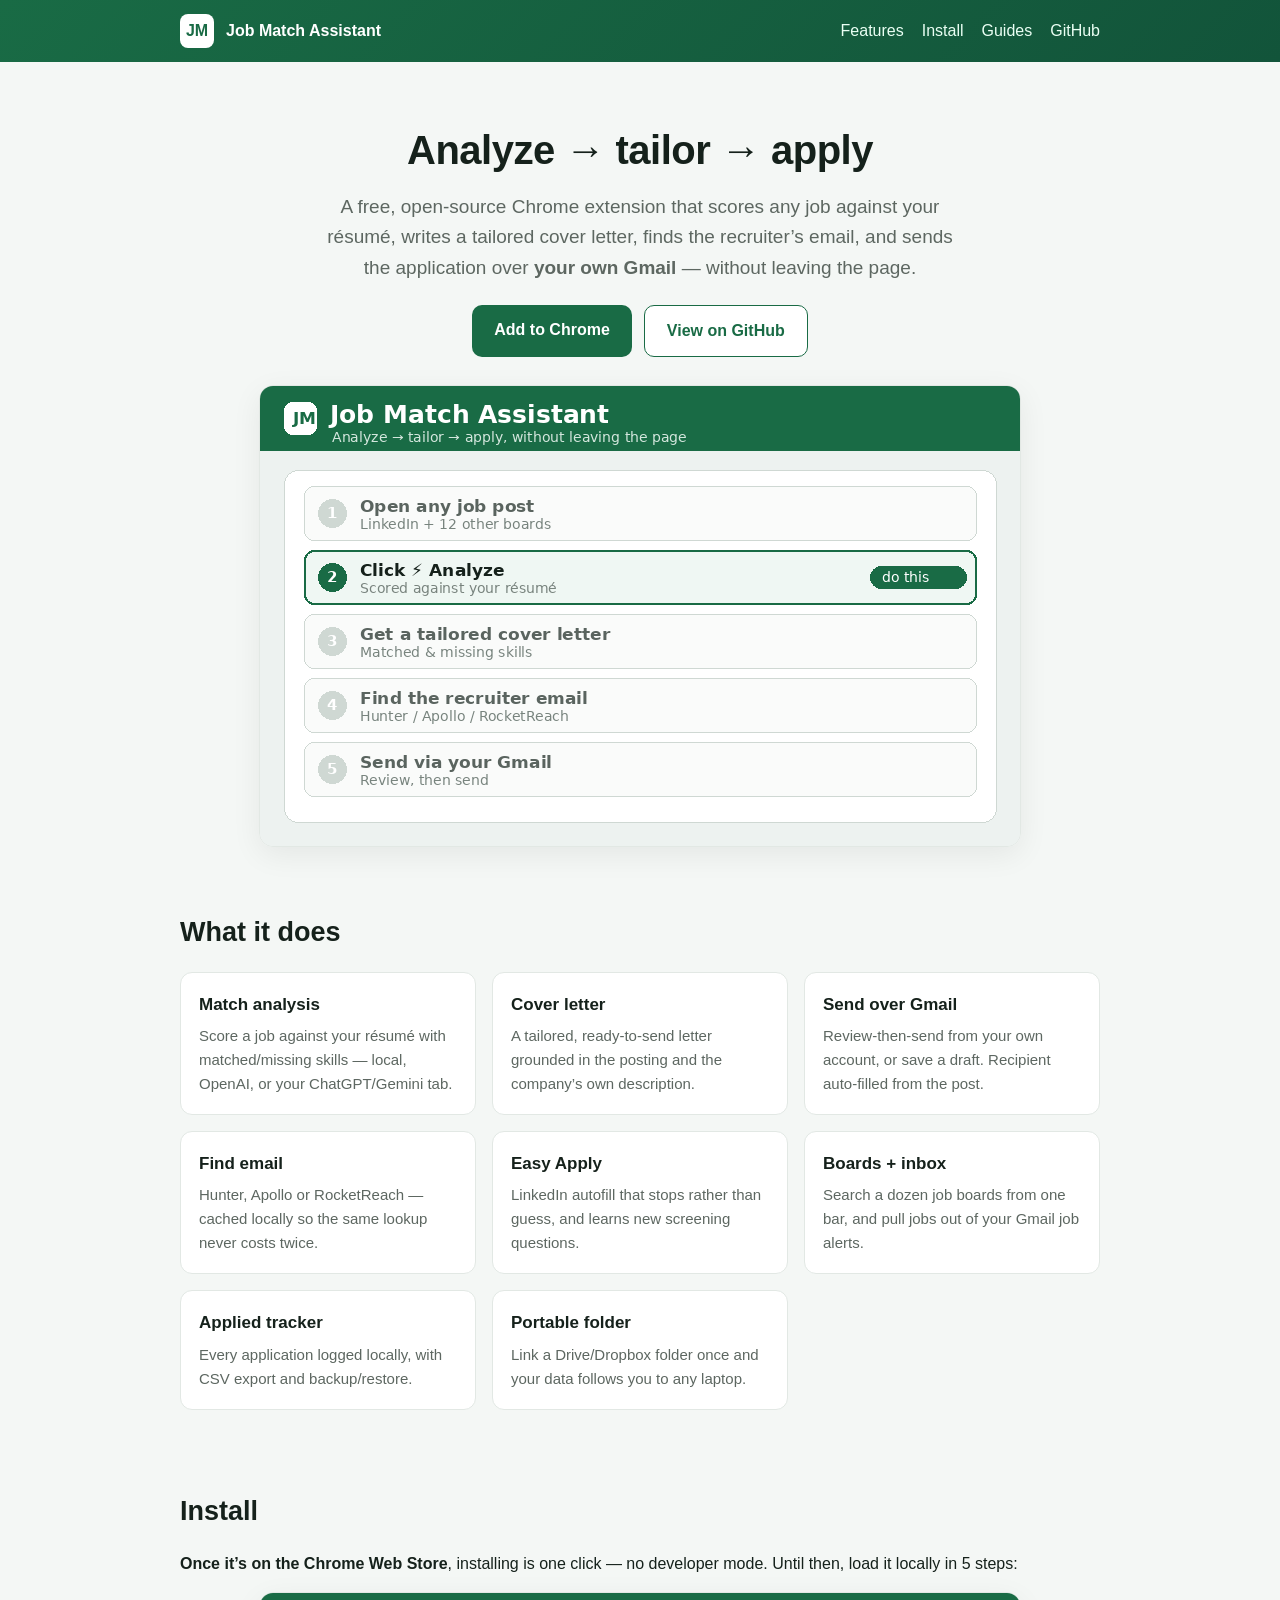
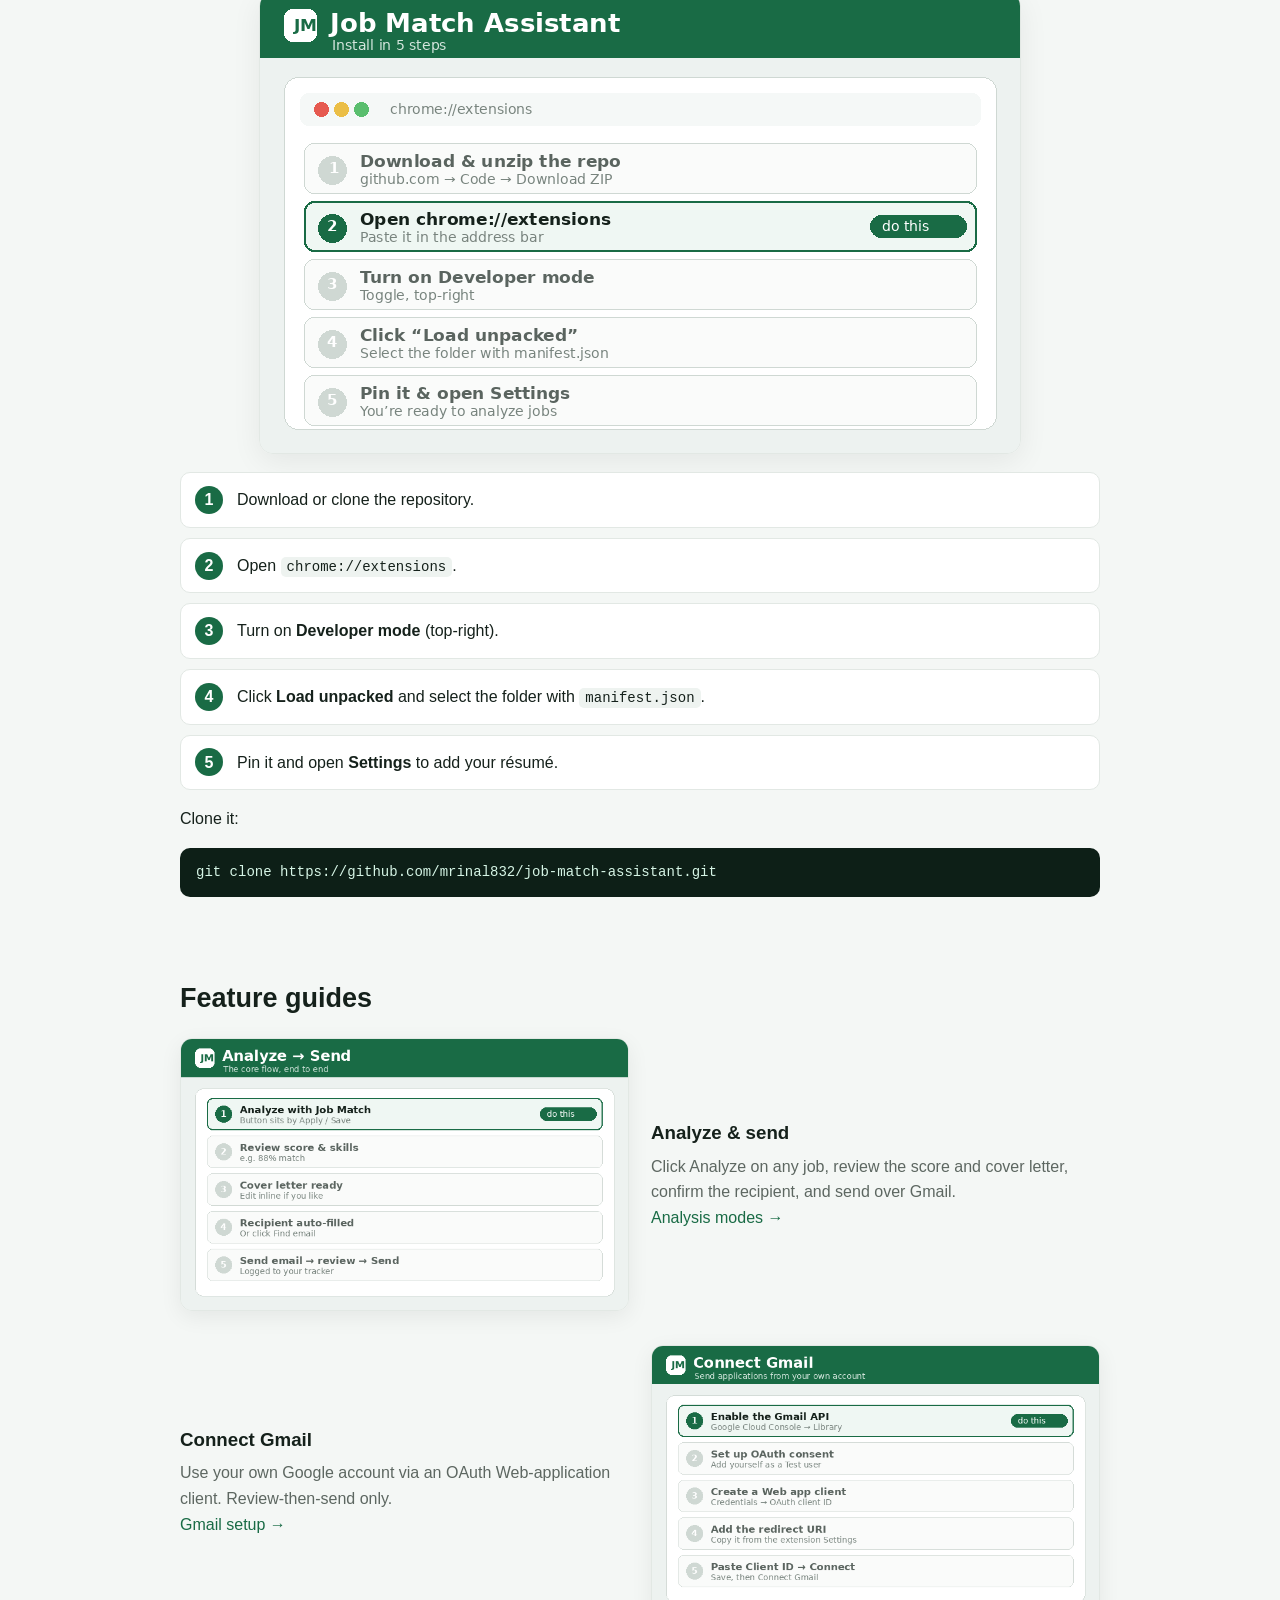
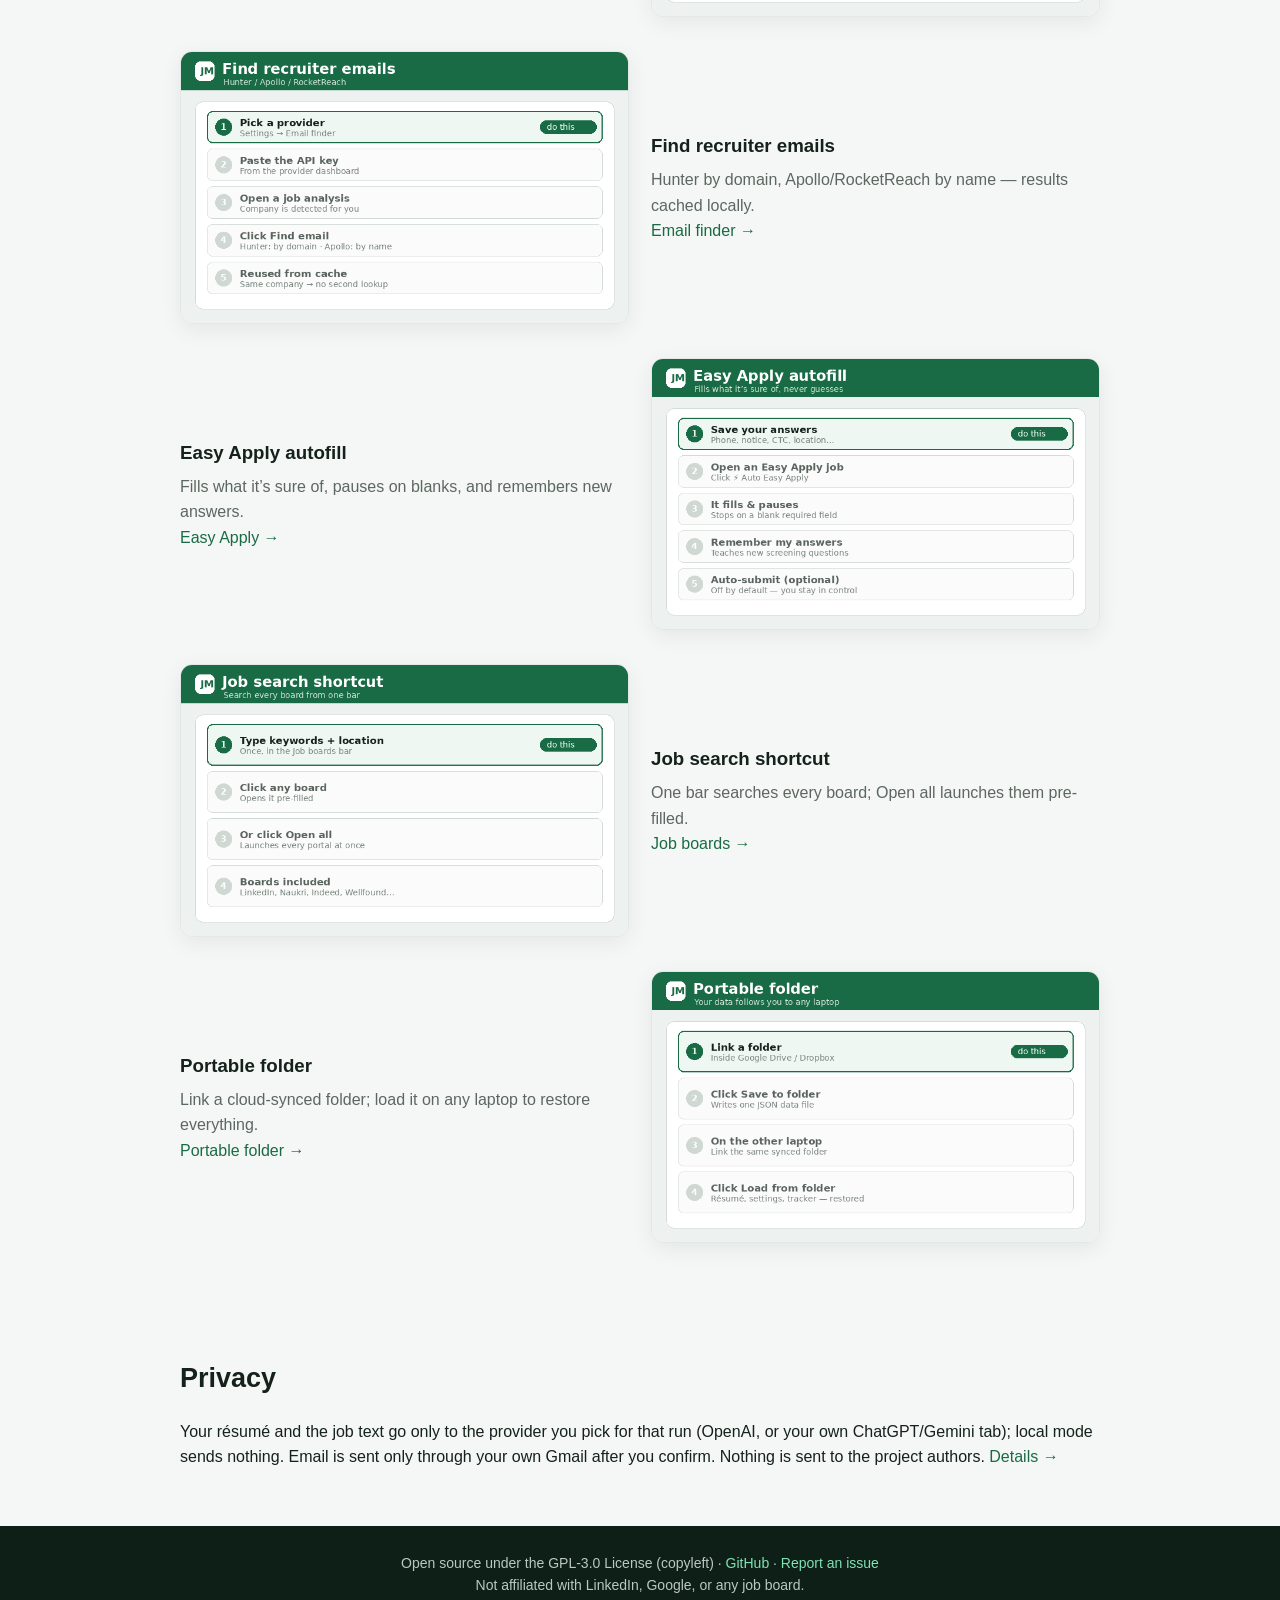
==== index.html @ 057c7c8c "Job Match Assistant v1.44.0 — open-source release" ====
<!doctype html>
<html lang="en">
<head>
<meta charset="utf-8">
<meta name="viewport" content="width=device-width, initial-scale=1">
<title>Job Match Assistant — analyze, tailor, apply</title>
<meta name="description" content="A free, open-source Chrome extension that scores jobs against your resume, writes a cover letter, finds the recruiter email, and sends the application over your own Gmail.">
<style>
  :root{--g:#196b45;--g2:#12543a;--dark:#15211b;--grey:#5d6761;--line:#e2e8e4;--bg:#f4f7f5;--card:#fff}
  *{box-sizing:border-box}
  html{scroll-behavior:smooth}
  body{margin:0;font:16px/1.6 -apple-system,BlinkMacSystemFont,"Segoe UI",Roboto,Helvetica,Arial,sans-serif;color:var(--dark);background:var(--bg)}
  a{color:var(--g);text-decoration:none}
  a:hover{text-decoration:underline}
  .wrap{max-width:960px;margin:0 auto;padding:0 20px}
  header.site{background:linear-gradient(135deg,var(--g),var(--g2));color:#fff;padding:14px 0;position:sticky;top:0;z-index:10}
  header.site .wrap{display:flex;align-items:center;gap:12px}
  .logo{width:34px;height:34px;border-radius:8px;background:#fff;color:var(--g);font-weight:800;display:flex;align-items:center;justify-content:center}
  header.site nav{margin-left:auto;display:flex;gap:18px;flex-wrap:wrap}
  header.site nav a{color:#eafff4}
  .hero{text-align:center;padding:56px 0 24px}
  .hero h1{font-size:40px;margin:0 0 10px;letter-spacing:-.5px}
  .hero p.lead{font-size:19px;color:var(--grey);max-width:640px;margin:0 auto 22px}
  .btns{display:flex;gap:12px;justify-content:center;flex-wrap:wrap;margin-bottom:28px}
  .btn{display:inline-block;padding:12px 22px;border-radius:10px;font-weight:600}
  .btn.primary{background:var(--g);color:#fff}
  .btn.ghost{background:#fff;color:var(--g);border:1.5px solid var(--g)}
  .shot{display:block;max-width:100%;border:1px solid var(--line);border-radius:14px;box-shadow:0 8px 30px #0001;margin:0 auto}
  section{padding:40px 0}
  h2{font-size:27px;margin:0 0 18px}
  .grid{display:grid;grid-template-columns:repeat(auto-fit,minmax(240px,1fr));gap:16px}
  .feat{background:var(--card);border:1px solid var(--line);border-radius:12px;padding:18px}
  .feat h3{margin:0 0 6px;font-size:17px}
  .feat p{margin:0;color:var(--grey);font-size:15px}
  .steps{counter-reset:s;list-style:none;padding:0;margin:0}
  .steps li{position:relative;background:var(--card);border:1px solid var(--line);border-radius:10px;padding:14px 14px 14px 56px;margin-bottom:10px}
  .steps li::before{counter-increment:s;content:counter(s);position:absolute;left:14px;top:50%;transform:translateY(-50%);width:28px;height:28px;border-radius:50%;background:var(--g);color:#fff;font-weight:700;display:flex;align-items:center;justify-content:center}
  code{background:#eef3f0;padding:2px 6px;border-radius:5px;font-size:14px}
  .block{background:#0d1f17;color:#d6f5e6;padding:14px 16px;border-radius:10px;overflow:auto;font:14px/1.5 ui-monospace,SFMono-Regular,Menlo,monospace}
  .guide{display:grid;grid-template-columns:1fr 1fr;gap:22px;align-items:center;margin-bottom:34px}
  .guide:nth-child(even) .gtext{order:2}
  .guide img{width:100%;border:1px solid var(--line);border-radius:12px;box-shadow:0 6px 22px #0001}
  .guide h3{margin:0 0 6px}
  .guide p{color:var(--grey);margin:0}
  footer{background:#0d1f17;color:#b9c9c1;padding:26px 0;text-align:center;font-size:14px}
  footer a{color:#7fe3b4}
  @media(max-width:640px){.hero h1{font-size:30px}.guide{grid-template-columns:1fr}.guide:nth-child(even) .gtext{order:0}}
</style>
</head>
<body>
<header class="site"><div class="wrap">
  <span class="logo">JM</span><strong>Job Match Assistant</strong>
  <nav>
    <a href="#features">Features</a>
    <a href="#install">Install</a>
    <a href="#guides">Guides</a>
    <a href="https://github.com/mrinal832/job-match-assistant">GitHub</a>
  </nav>
</div></header>

<div class="wrap">
  <div class="hero">
    <h1>Analyze &rarr; tailor &rarr; apply</h1>
    <p class="lead">A free, open-source Chrome extension that scores any job against your r&eacute;sum&eacute;, writes a tailored cover letter, finds the recruiter&rsquo;s email, and sends the application over <strong>your own Gmail</strong> &mdash; without leaving the page.</p>
    <div class="btns">
      <a class="btn primary" href="#install">Add to Chrome</a>
      <a class="btn ghost" href="https://github.com/mrinal832/job-match-assistant">View on GitHub</a>
    </div>
    <img class="shot" src="assets/overview.gif" alt="Overview of Job Match Assistant">
  </div>

  <section id="features">
    <h2>What it does</h2>
    <div class="grid">
      <div class="feat"><h3>Match analysis</h3><p>Score a job against your r&eacute;sum&eacute; with matched/missing skills &mdash; local, OpenAI, or your ChatGPT/Gemini tab.</p></div>
      <div class="feat"><h3>Cover letter</h3><p>A tailored, ready-to-send letter grounded in the posting and the company&rsquo;s own description.</p></div>
      <div class="feat"><h3>Send over Gmail</h3><p>Review-then-send from your own account, or save a draft. Recipient auto-filled from the post.</p></div>
      <div class="feat"><h3>Find email</h3><p>Hunter, Apollo or RocketReach &mdash; cached locally so the same lookup never costs twice.</p></div>
      <div class="feat"><h3>Easy Apply</h3><p>LinkedIn autofill that stops rather than guess, and learns new screening questions.</p></div>
      <div class="feat"><h3>Boards + inbox</h3><p>Search a dozen job boards from one bar, and pull jobs out of your Gmail job alerts.</p></div>
      <div class="feat"><h3>Applied tracker</h3><p>Every application logged locally, with CSV export and backup/restore.</p></div>
      <div class="feat"><h3>Portable folder</h3><p>Link a Drive/Dropbox folder once and your data follows you to any laptop.</p></div>
    </div>
  </section>

  <section id="install">
    <h2>Install</h2>
    <p><strong>Once it&rsquo;s on the Chrome Web Store</strong>, installing is one click &mdash; no developer mode. Until then, load it locally in 5 steps:</p>
    <img class="shot" src="assets/setup.gif" alt="Install steps" style="margin-bottom:18px">
    <ol class="steps">
      <li>Download or clone the repository.</li>
      <li>Open <code>chrome://extensions</code>.</li>
      <li>Turn on <strong>Developer mode</strong> (top-right).</li>
      <li>Click <strong>Load unpacked</strong> and select the folder with <code>manifest.json</code>.</li>
      <li>Pin it and open <strong>Settings</strong> to add your r&eacute;sum&eacute;.</li>
    </ol>
    <p>Clone it:</p>
    <div class="block">git clone https://github.com/mrinal832/job-match-assistant.git</div>
  </section>

  <section id="guides">
    <h2>Feature guides</h2>

    <div class="guide"><div class="gtext"><h3>Analyze &amp; send</h3><p>Click Analyze on any job, review the score and cover letter, confirm the recipient, and send over Gmail.</p><p><a href="docs/ANALYSIS_MODES.md">Analysis modes &rarr;</a></p></div><img src="assets/analyze-send.gif" alt="Analyze then send"></div>

    <div class="guide"><div class="gtext"><h3>Connect Gmail</h3><p>Use your own Google account via an OAuth Web-application client. Review-then-send only.</p><p><a href="docs/GMAIL.md">Gmail setup &rarr;</a></p></div><img src="assets/gmail.gif" alt="Connect Gmail"></div>

    <div class="guide"><div class="gtext"><h3>Find recruiter emails</h3><p>Hunter by domain, Apollo/RocketReach by name &mdash; results cached locally.</p><p><a href="docs/EMAIL_FINDER.md">Email finder &rarr;</a></p></div><img src="assets/email-finder.gif" alt="Find emails"></div>

    <div class="guide"><div class="gtext"><h3>Easy Apply autofill</h3><p>Fills what it&rsquo;s sure of, pauses on blanks, and remembers new answers.</p><p><a href="docs/EASY_APPLY.md">Easy Apply &rarr;</a></p></div><img src="assets/easy-apply.gif" alt="Easy Apply"></div>

    <div class="guide"><div class="gtext"><h3>Job search shortcut</h3><p>One bar searches every board; Open all launches them pre-filled.</p><p><a href="docs/JOB_BOARDS.md">Job boards &rarr;</a></p></div><img src="assets/job-search.gif" alt="Job search"></div>

    <div class="guide"><div class="gtext"><h3>Portable folder</h3><p>Link a cloud-synced folder; load it on any laptop to restore everything.</p><p><a href="docs/FOLDER_SYNC.md">Portable folder &rarr;</a></p></div><img src="assets/folder-sync.gif" alt="Portable folder"></div>
  </section>

  <section>
    <h2>Privacy</h2>
    <p>Your r&eacute;sum&eacute; and the job text go only to the provider you pick for that run (OpenAI, or your own ChatGPT/Gemini tab); local mode sends nothing. Email is sent only through your own Gmail after you confirm. Nothing is sent to the project authors. <a href="https://github.com/mrinal832/job-match-assistant#privacy">Details &rarr;</a></p>
  </section>
</div>

<footer>
  <div class="wrap">
    Open source under the GPL‑3.0 License (copyleft) &middot;
    <a href="https://github.com/mrinal832/job-match-assistant">GitHub</a> &middot;
    <a href="https://github.com/mrinal832/job-match-assistant/issues">Report an issue</a>
    <br>Not affiliated with LinkedIn, Google, or any job board.
  </div>
</footer>
</body>
</html>
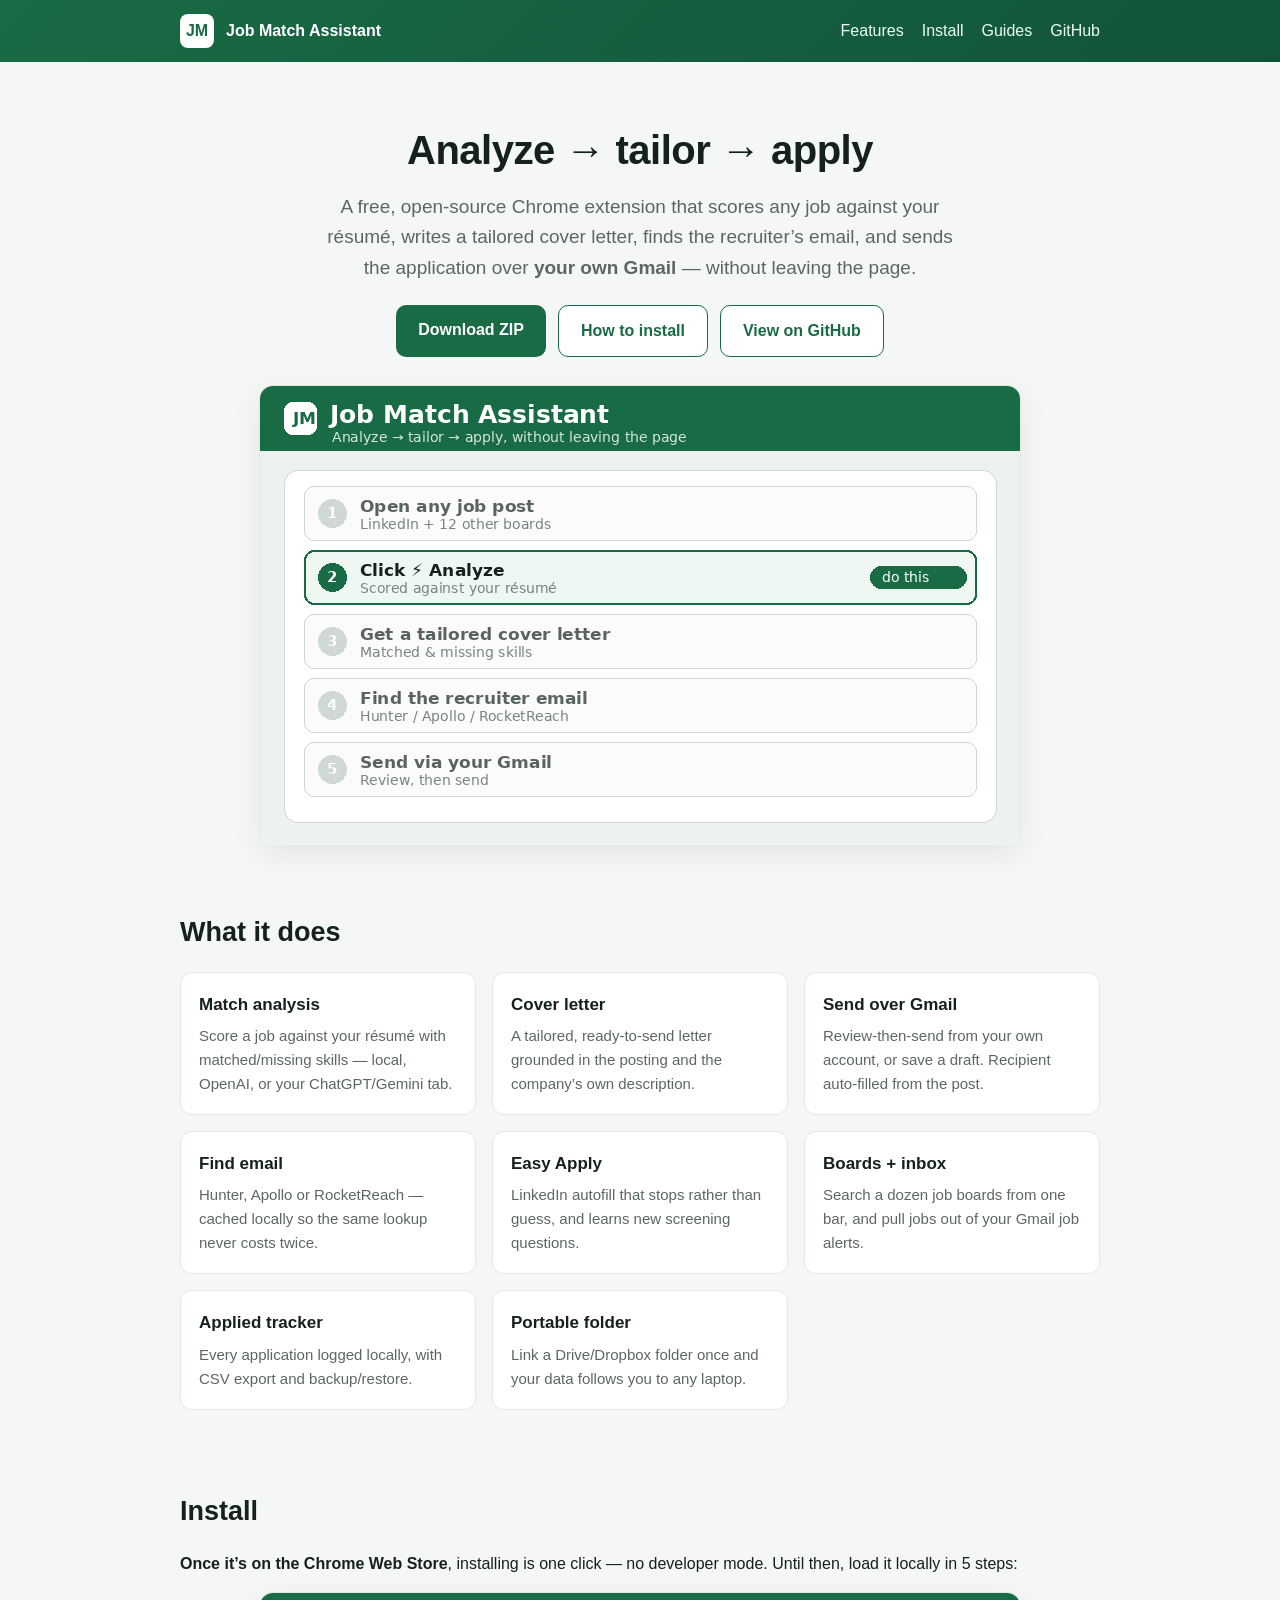
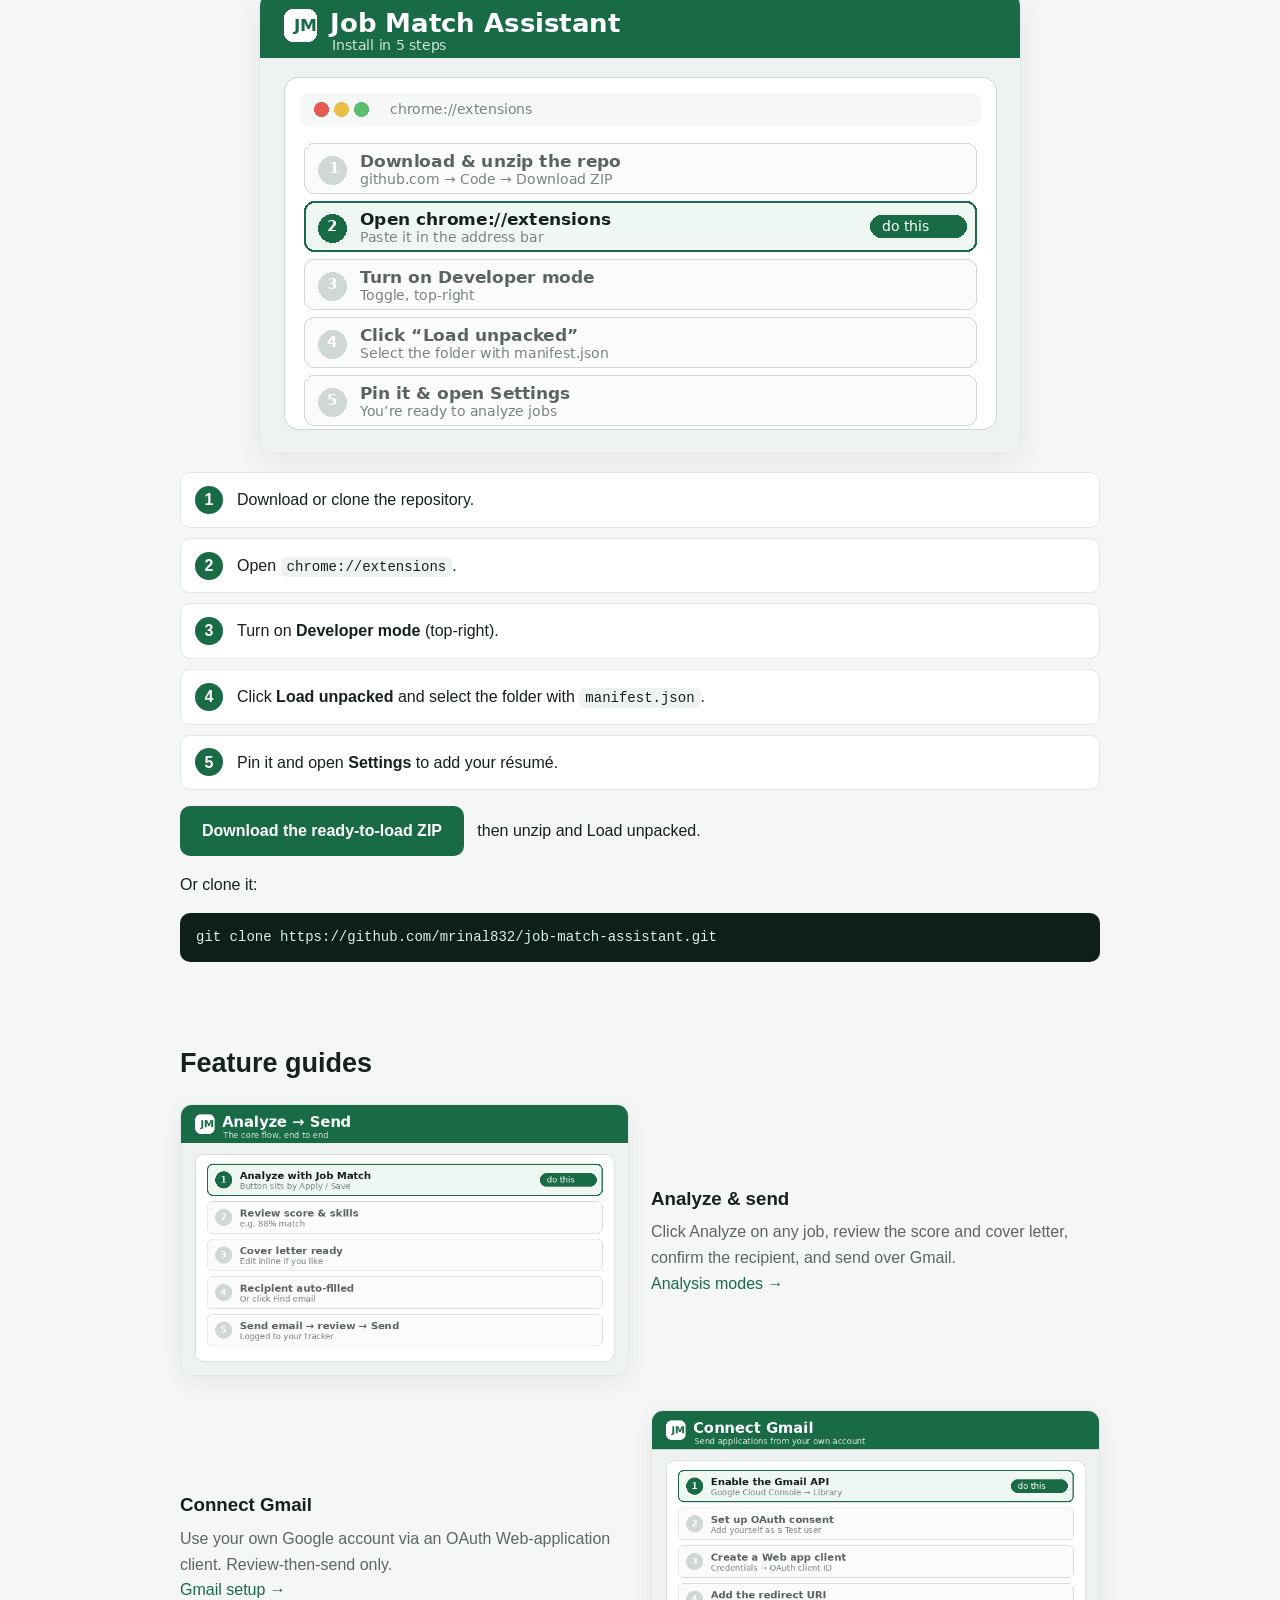
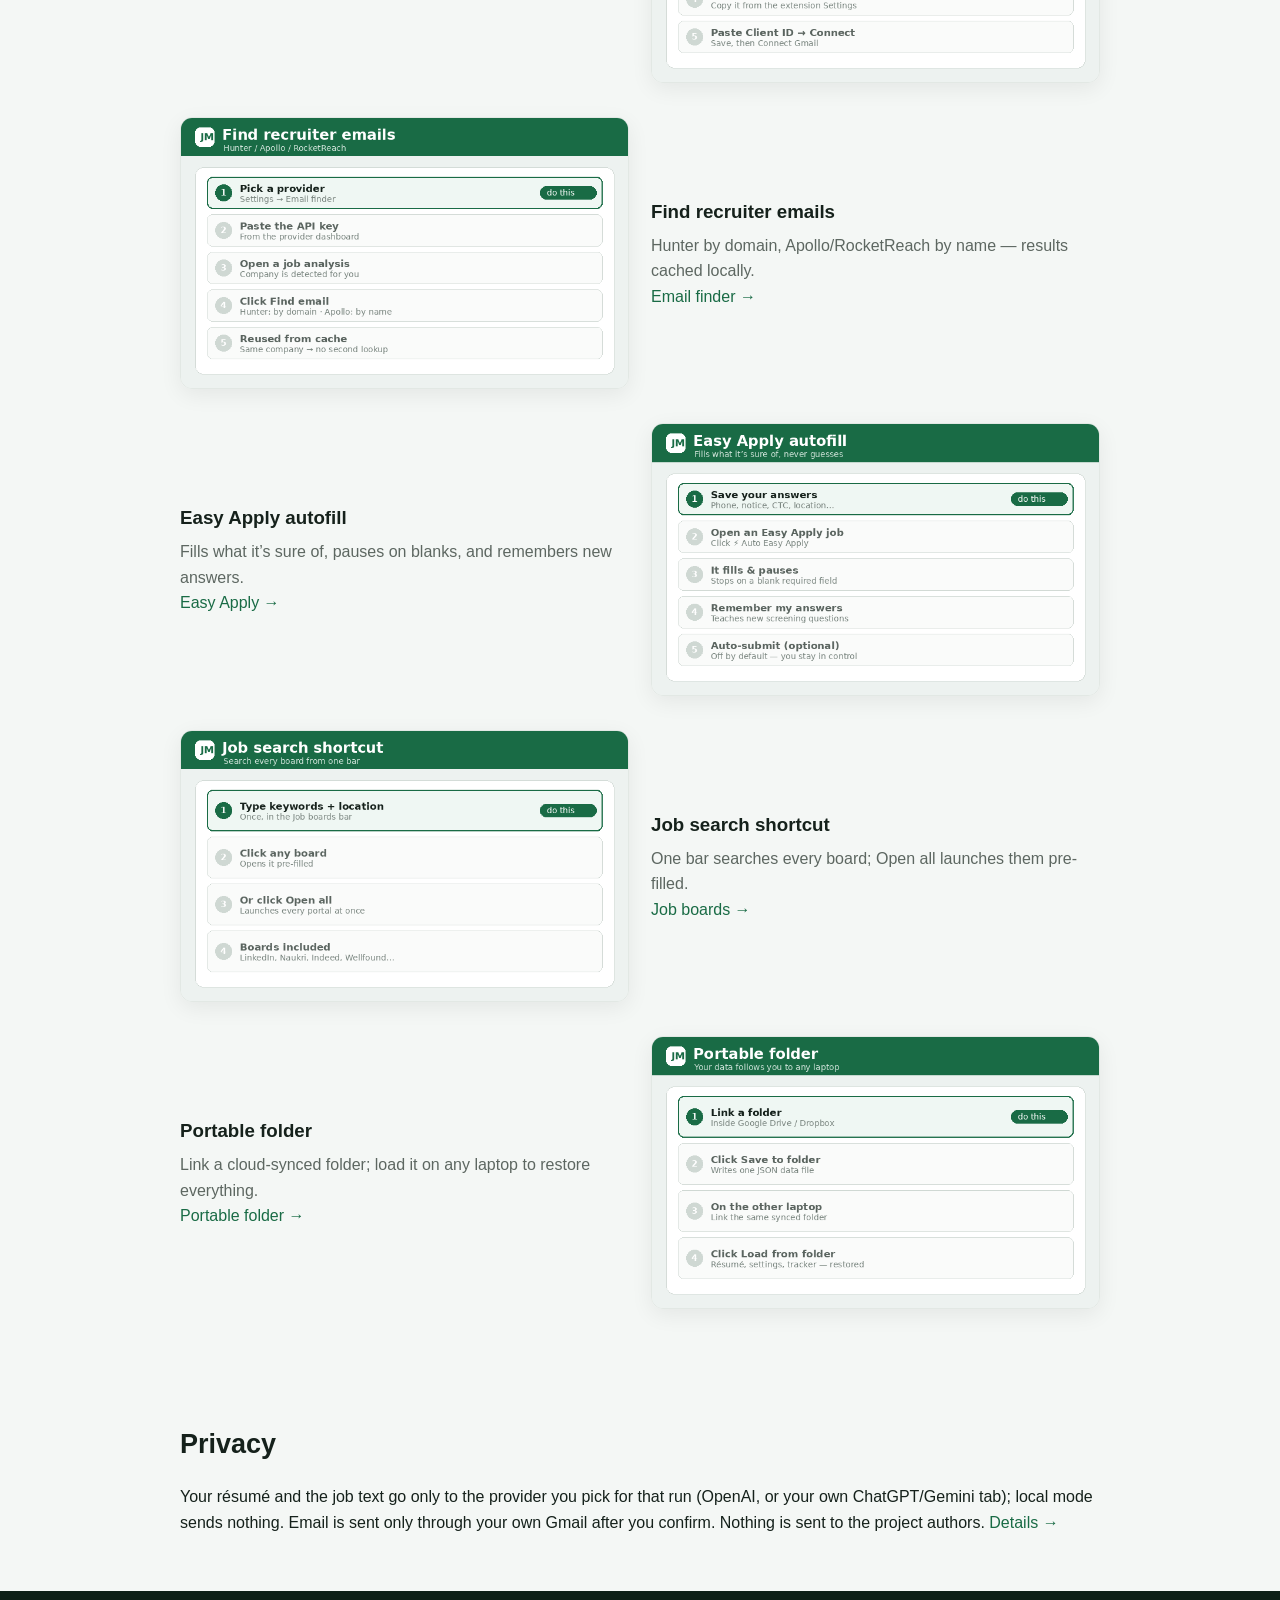
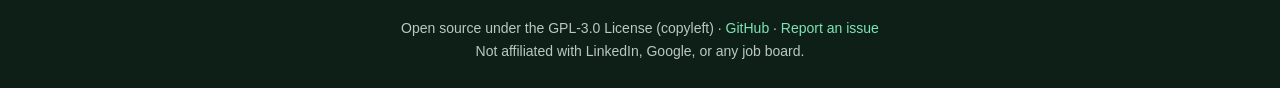
==== commit da2ff036: "chore: add downloadable extension ZIP + build script; link ZIP and Pages site" ====
--- a/index.html
+++ b/index.html
@@ -63,7 +63,8 @@
     <h1>Analyze &rarr; tailor &rarr; apply</h1>
     <p class="lead">A free, open-source Chrome extension that scores any job against your r&eacute;sum&eacute;, writes a tailored cover letter, finds the recruiter&rsquo;s email, and sends the application over <strong>your own Gmail</strong> &mdash; without leaving the page.</p>
     <div class="btns">
-      <a class="btn primary" href="#install">Add to Chrome</a>
+      <a class="btn primary" href="job-match-assistant.zip" download>Download ZIP</a>
+      <a class="btn ghost" href="#install">How to install</a>
       <a class="btn ghost" href="https://github.com/mrinal832/job-match-assistant">View on GitHub</a>
     </div>
     <img class="shot" src="assets/overview.gif" alt="Overview of Job Match Assistant">
@@ -94,7 +95,8 @@
       <li>Click <strong>Load unpacked</strong> and select the folder with <code>manifest.json</code>.</li>
       <li>Pin it and open <strong>Settings</strong> to add your r&eacute;sum&eacute;.</li>
     </ol>
-    <p>Clone it:</p>
+    <p><a class="btn primary" href="job-match-assistant.zip" download>Download the ready-to-load ZIP</a> &nbsp; then unzip and Load unpacked.</p>
+    <p>Or clone it:</p>
     <div class="block">git clone https://github.com/mrinal832/job-match-assistant.git</div>
   </section>
 
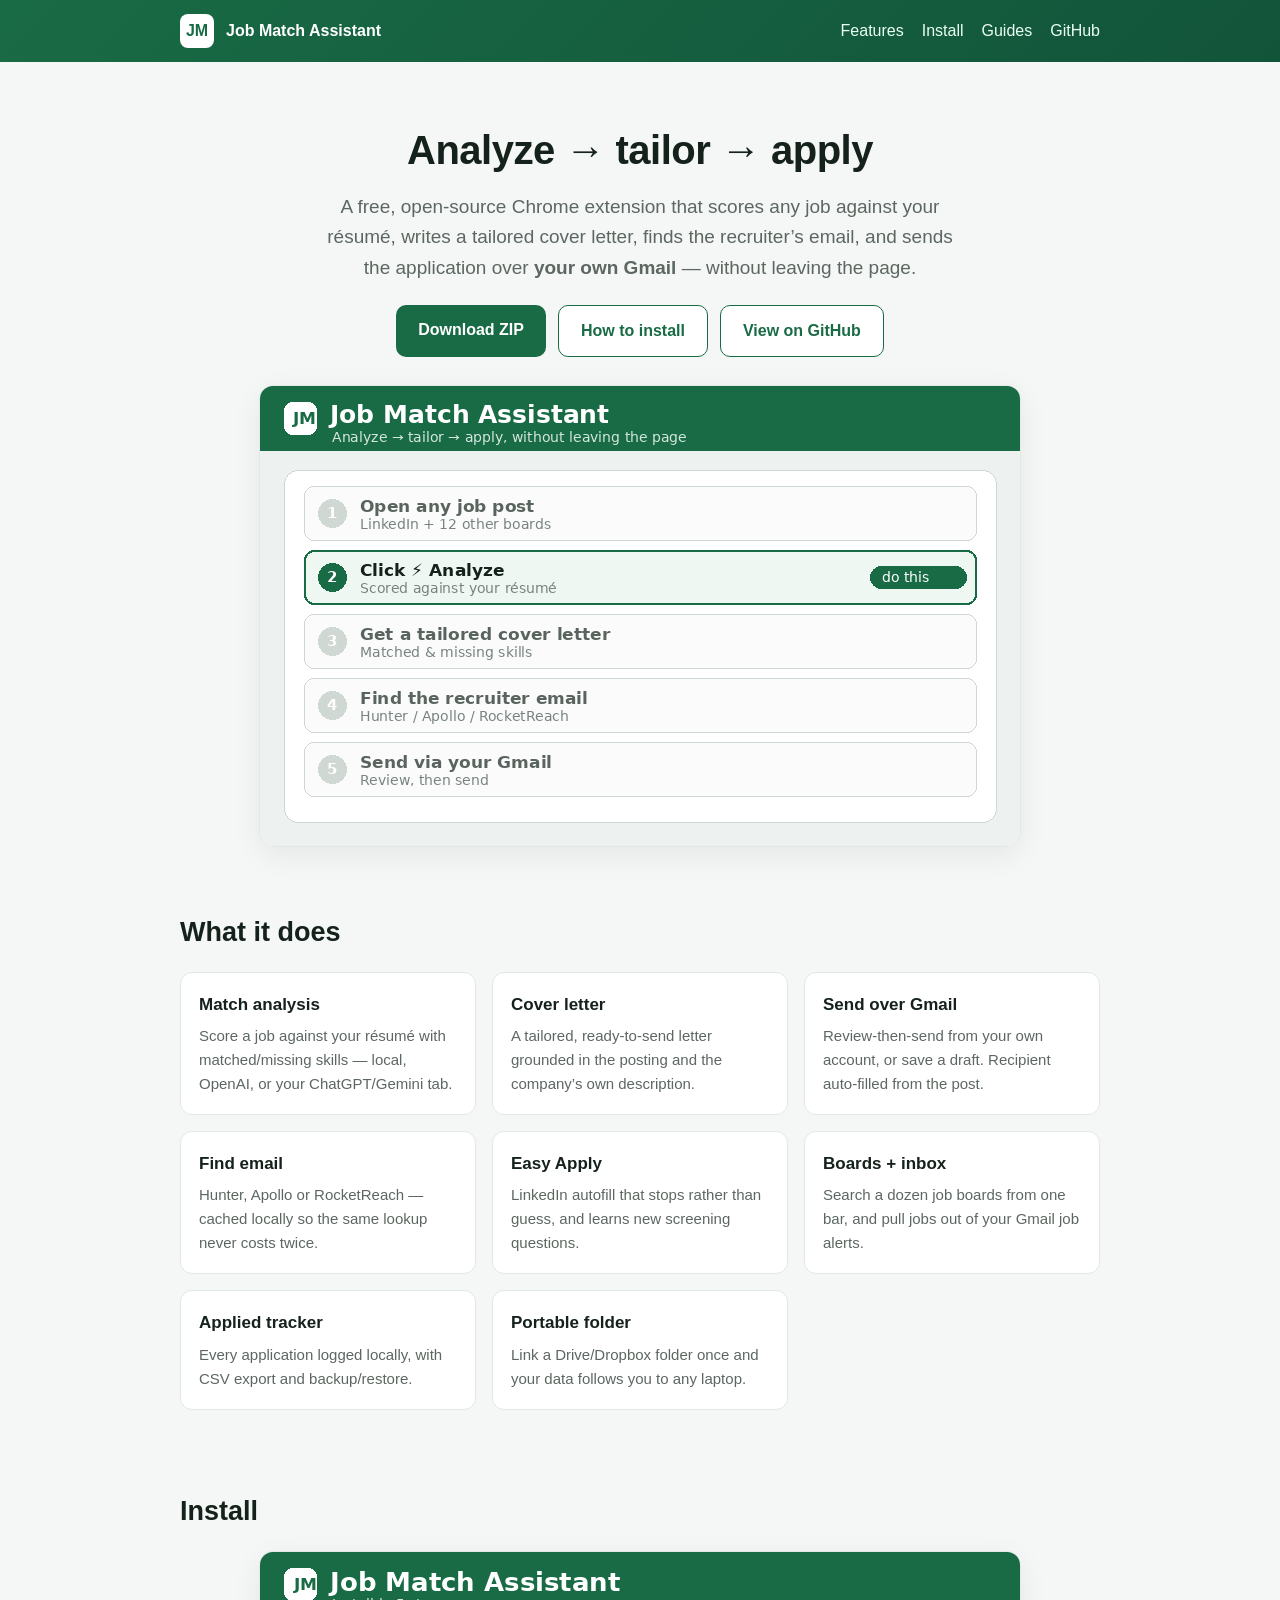
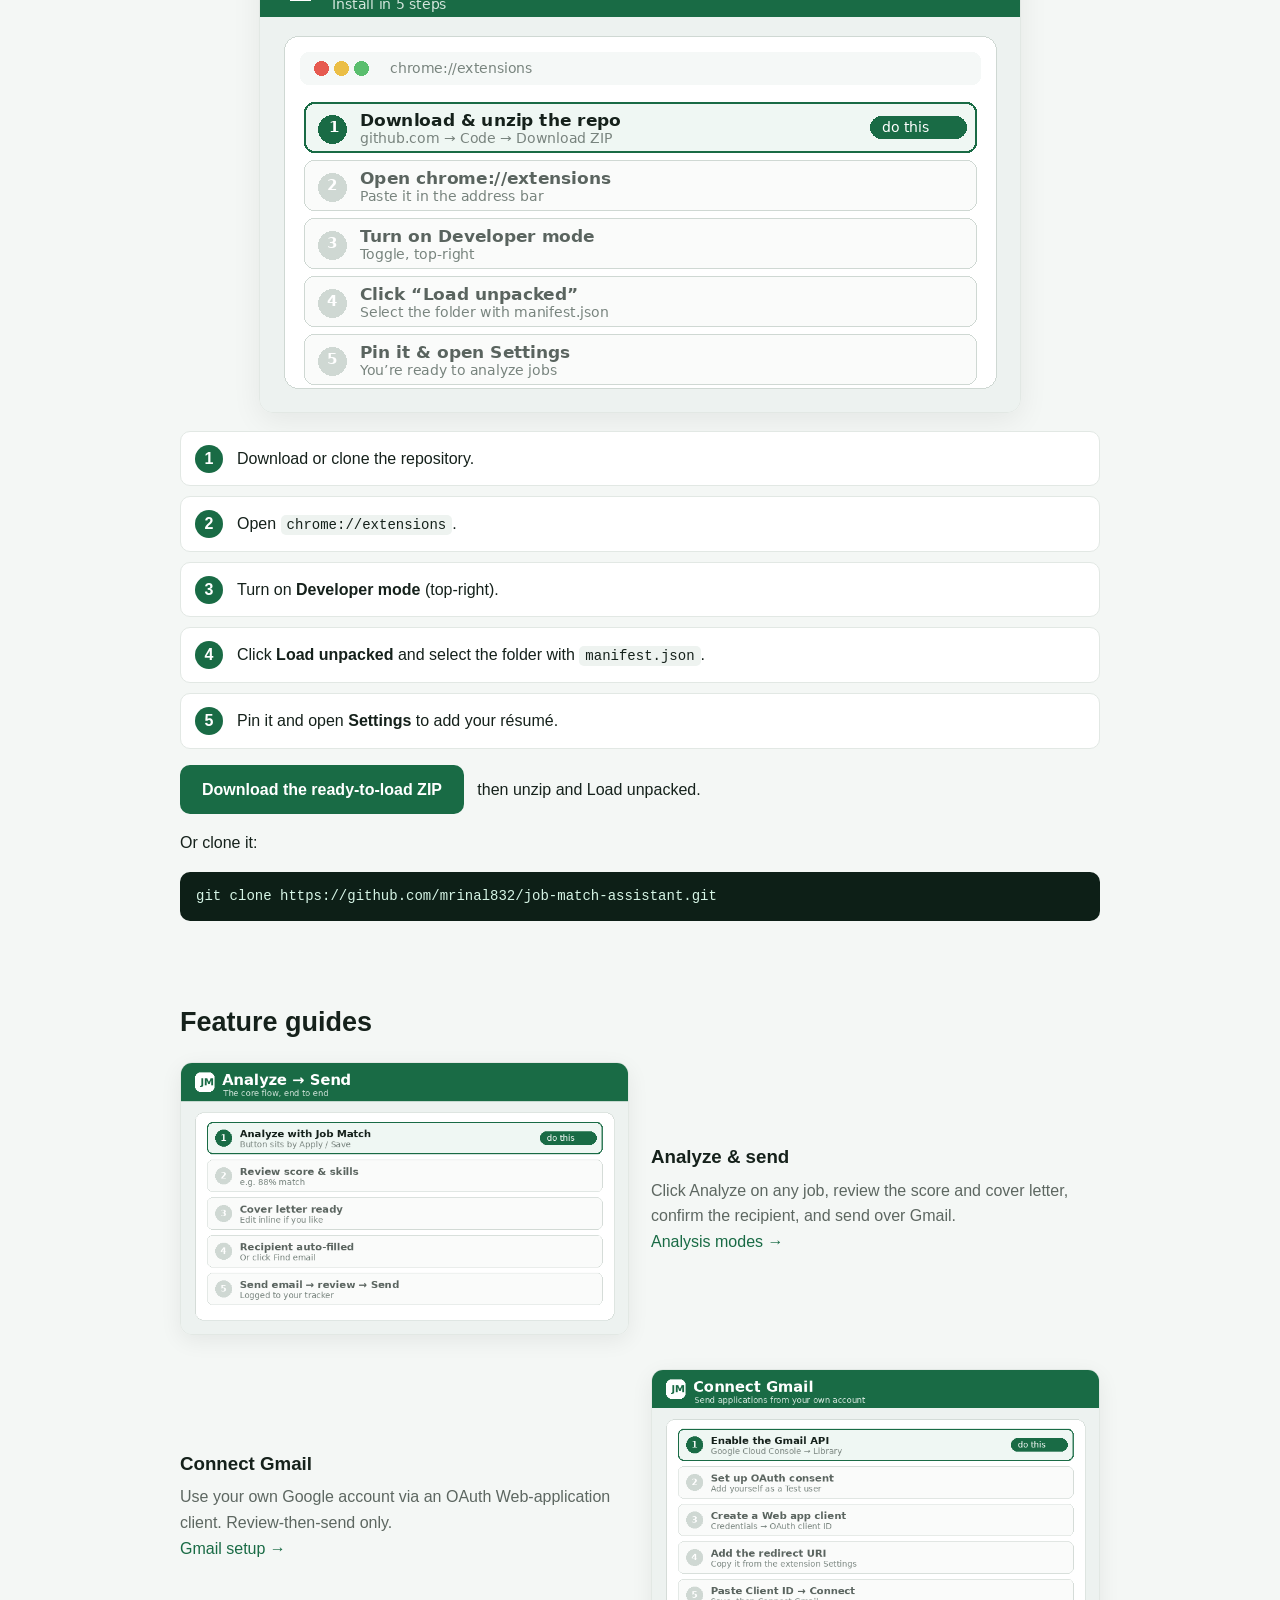
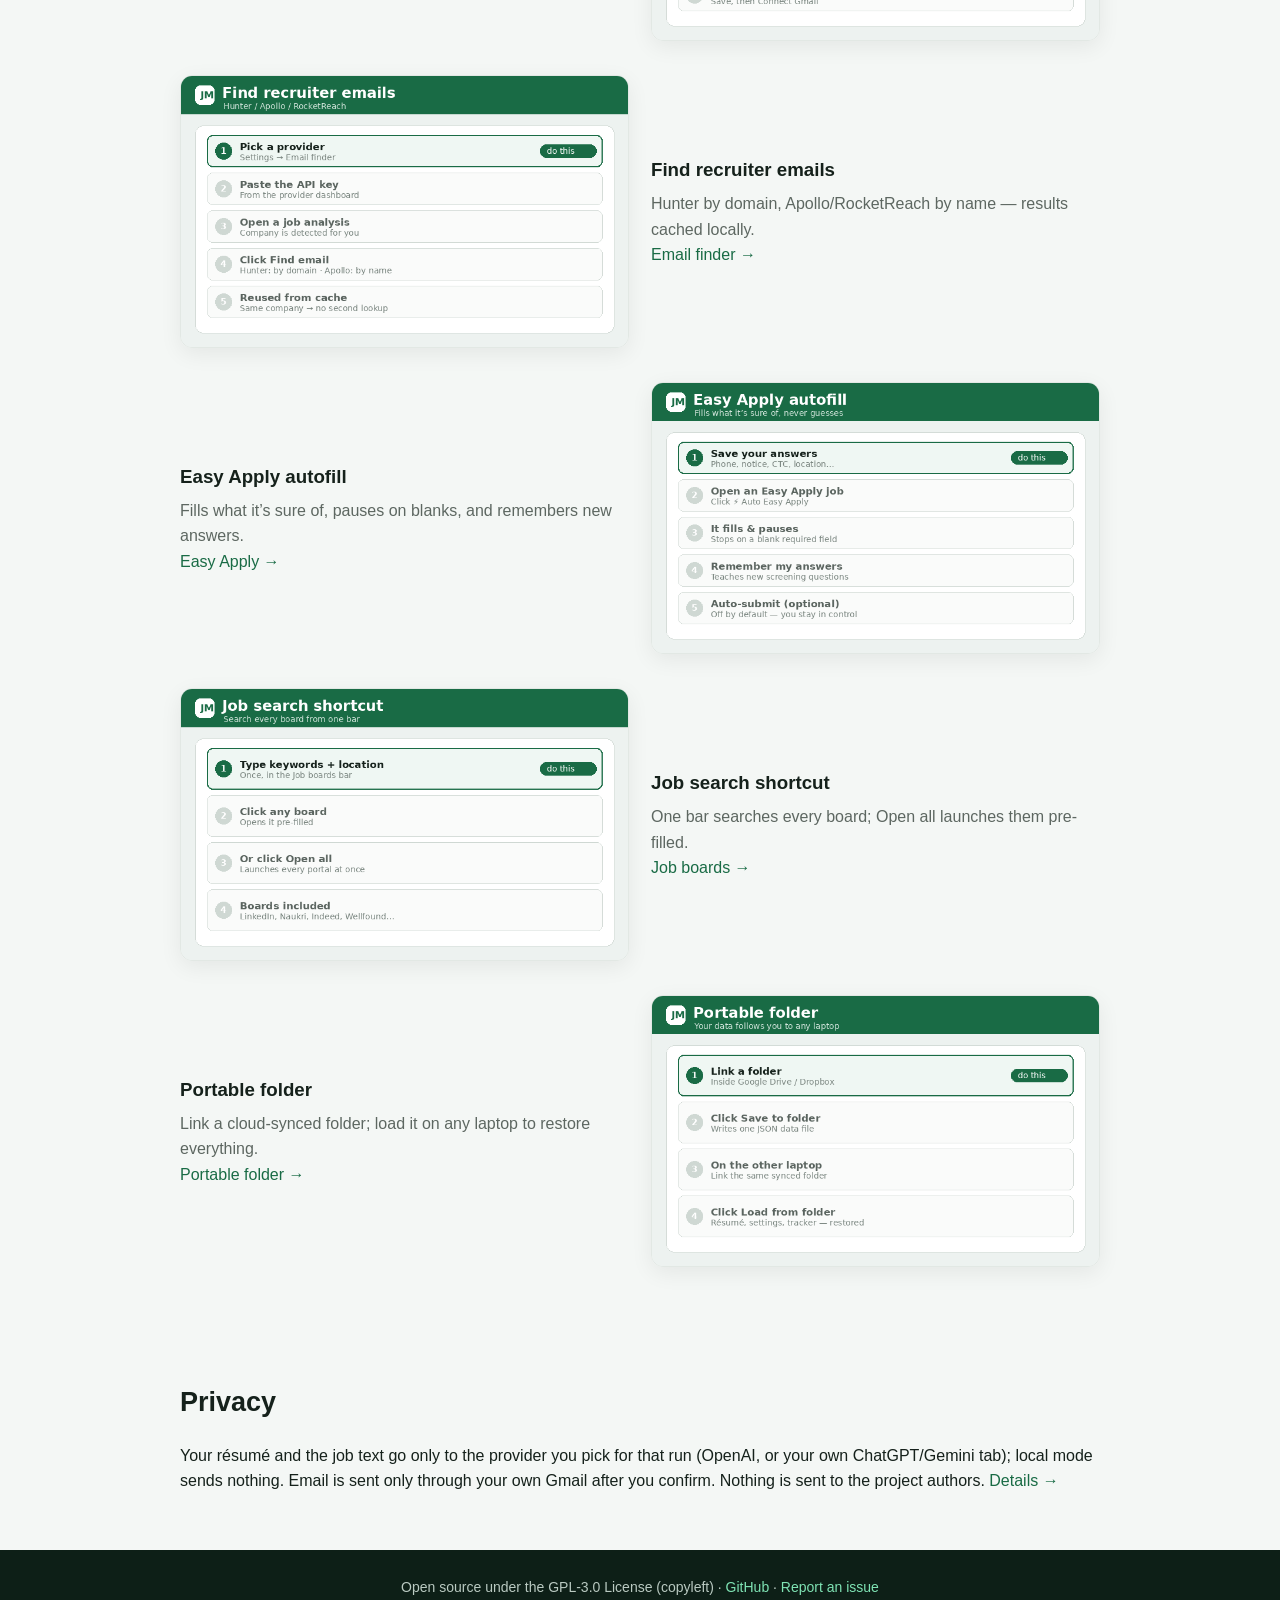
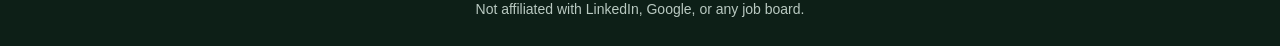
==== commit 48d87c60: "docs: not publishing to Chrome Web Store — remove Web Store wording and publishing guide" ====
--- a/index.html
+++ b/index.html
@@ -86,7 +86,6 @@
 
   <section id="install">
     <h2>Install</h2>
-    <p><strong>Once it&rsquo;s on the Chrome Web Store</strong>, installing is one click &mdash; no developer mode. Until then, load it locally in 5 steps:</p>
     <img class="shot" src="assets/setup.gif" alt="Install steps" style="margin-bottom:18px">
     <ol class="steps">
       <li>Download or clone the repository.</li>
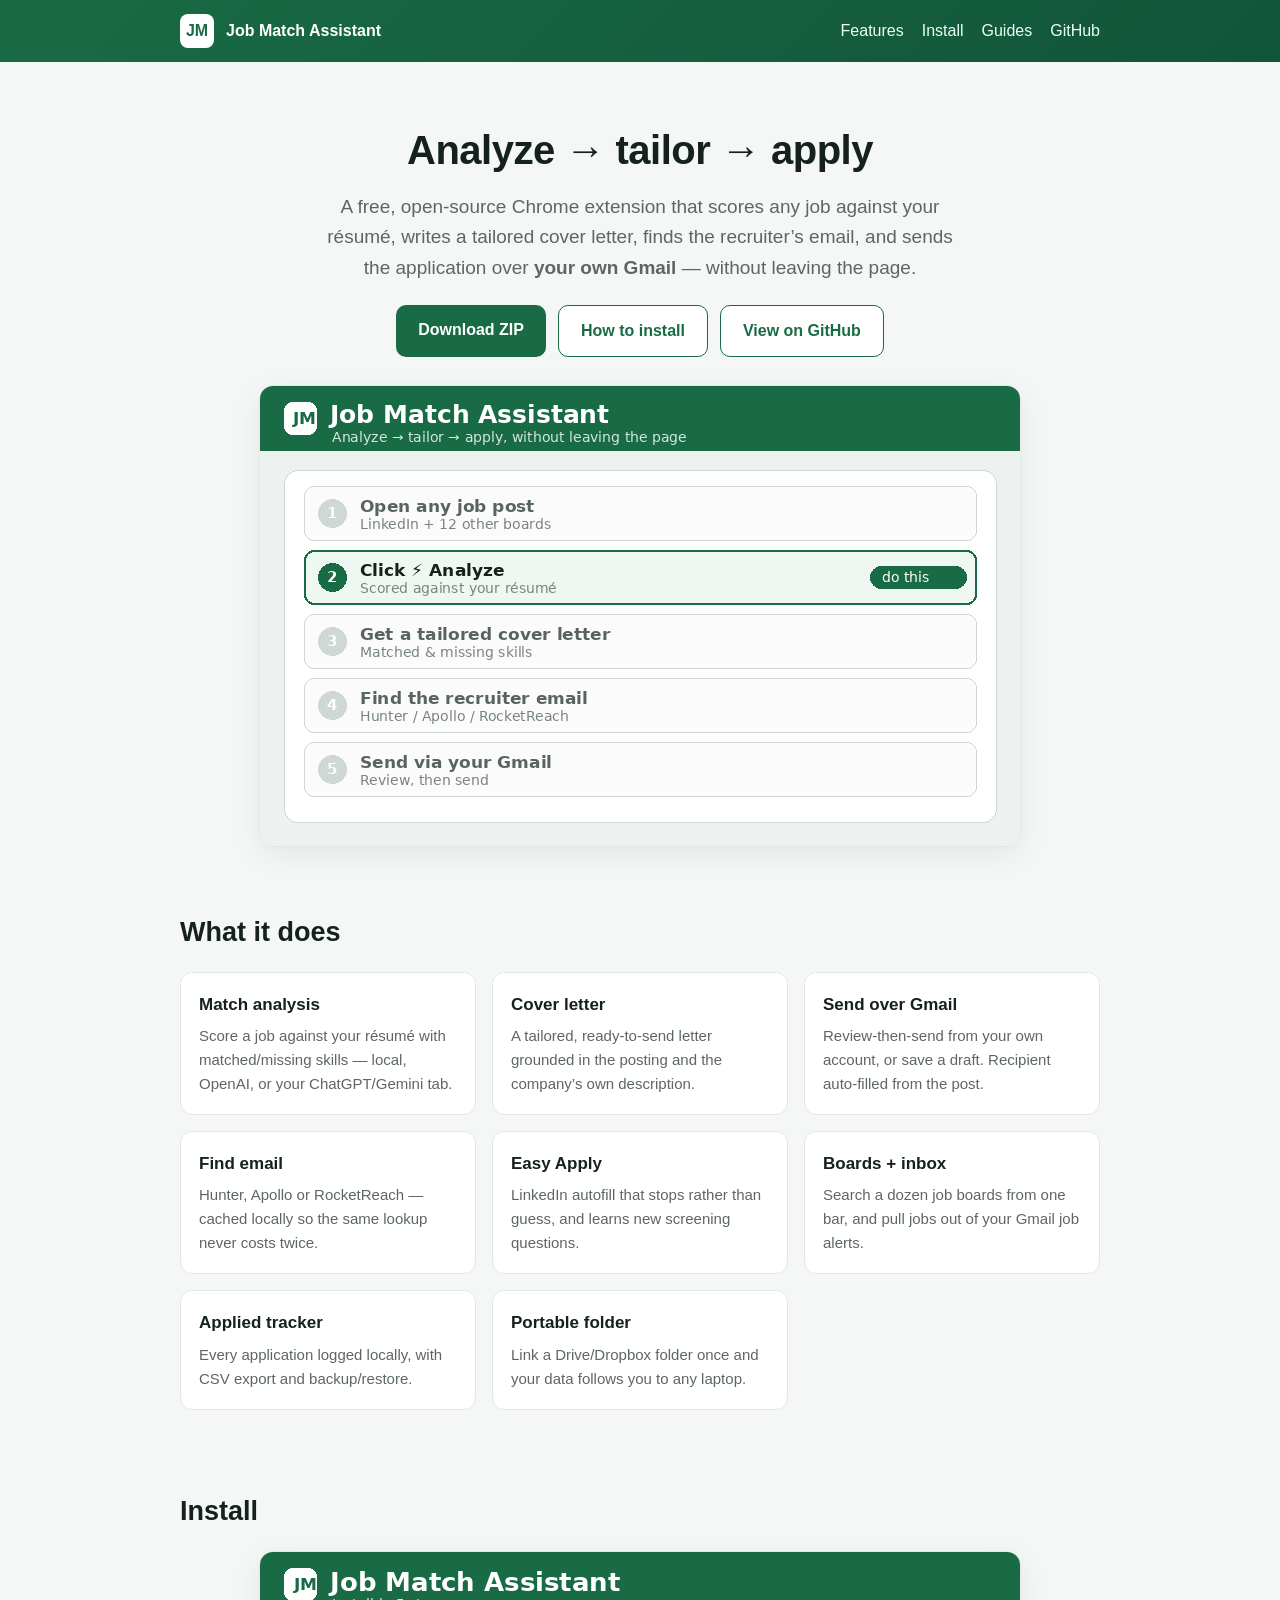
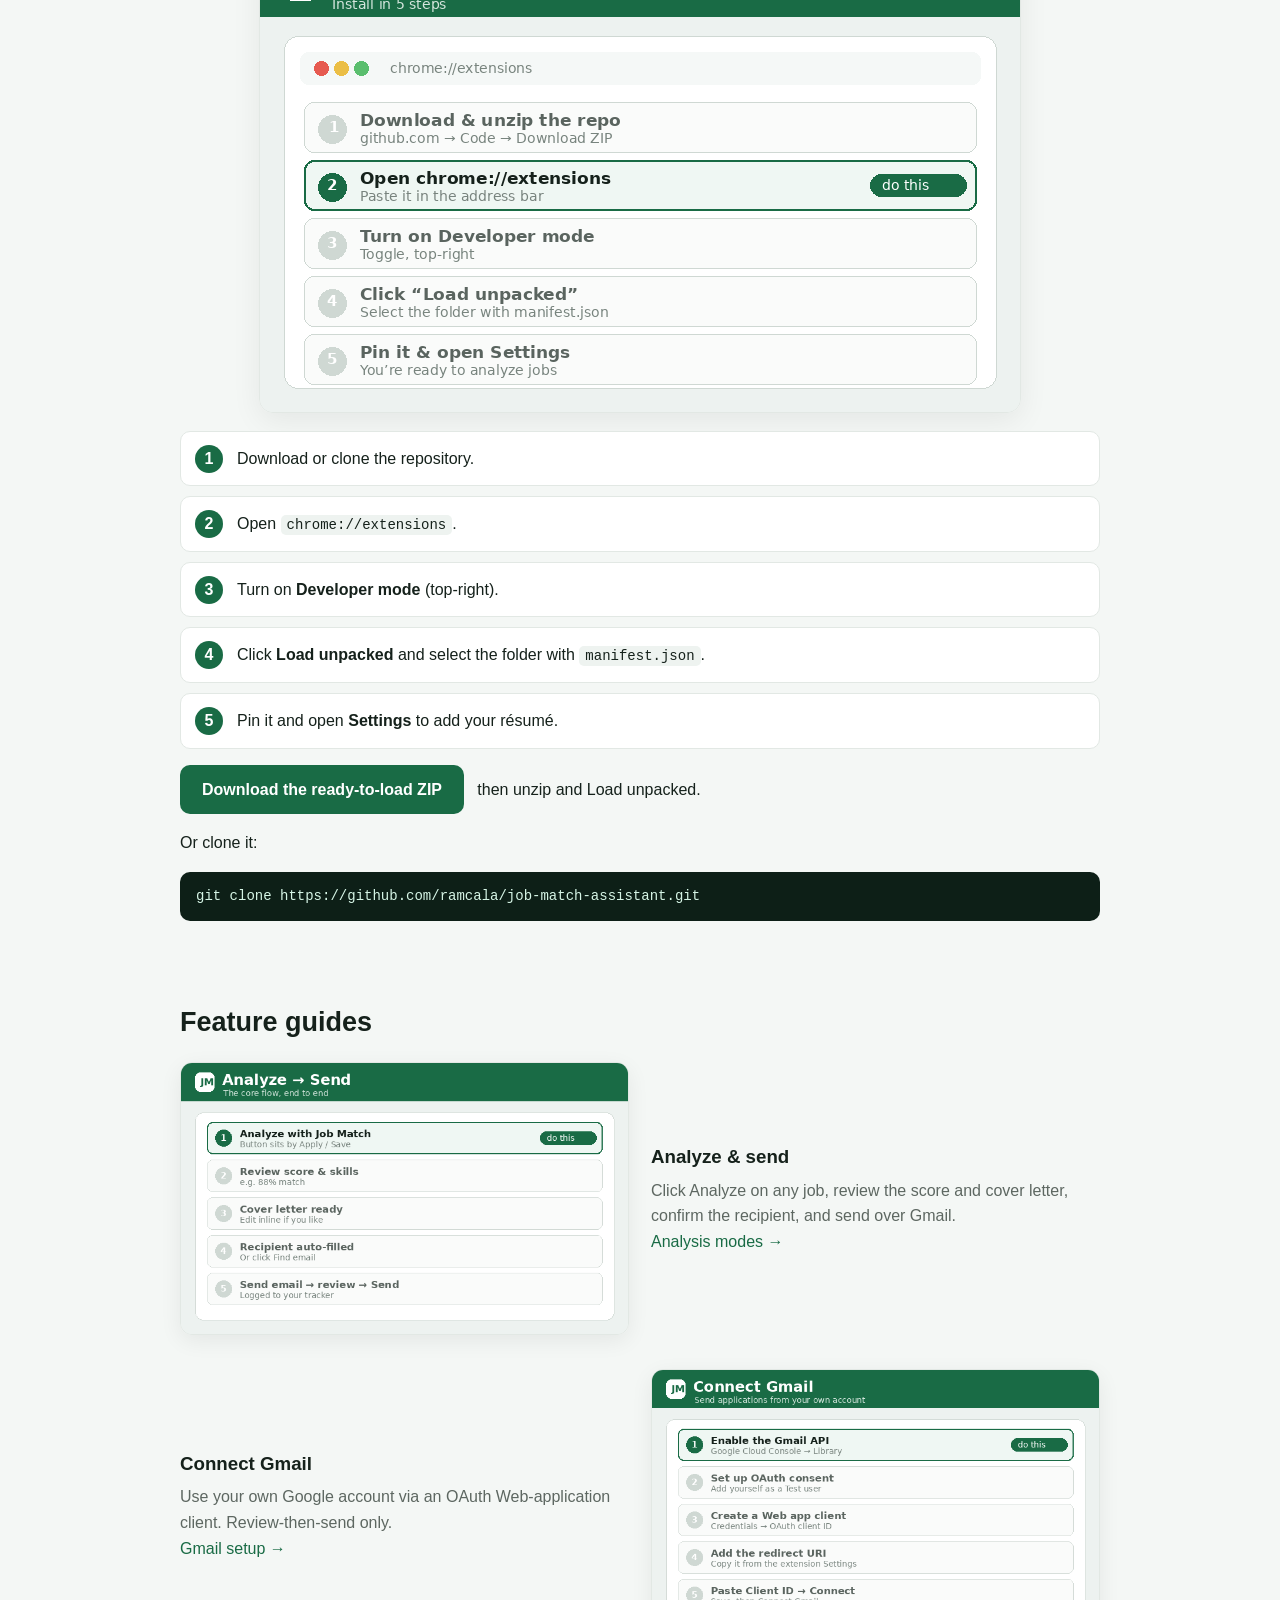
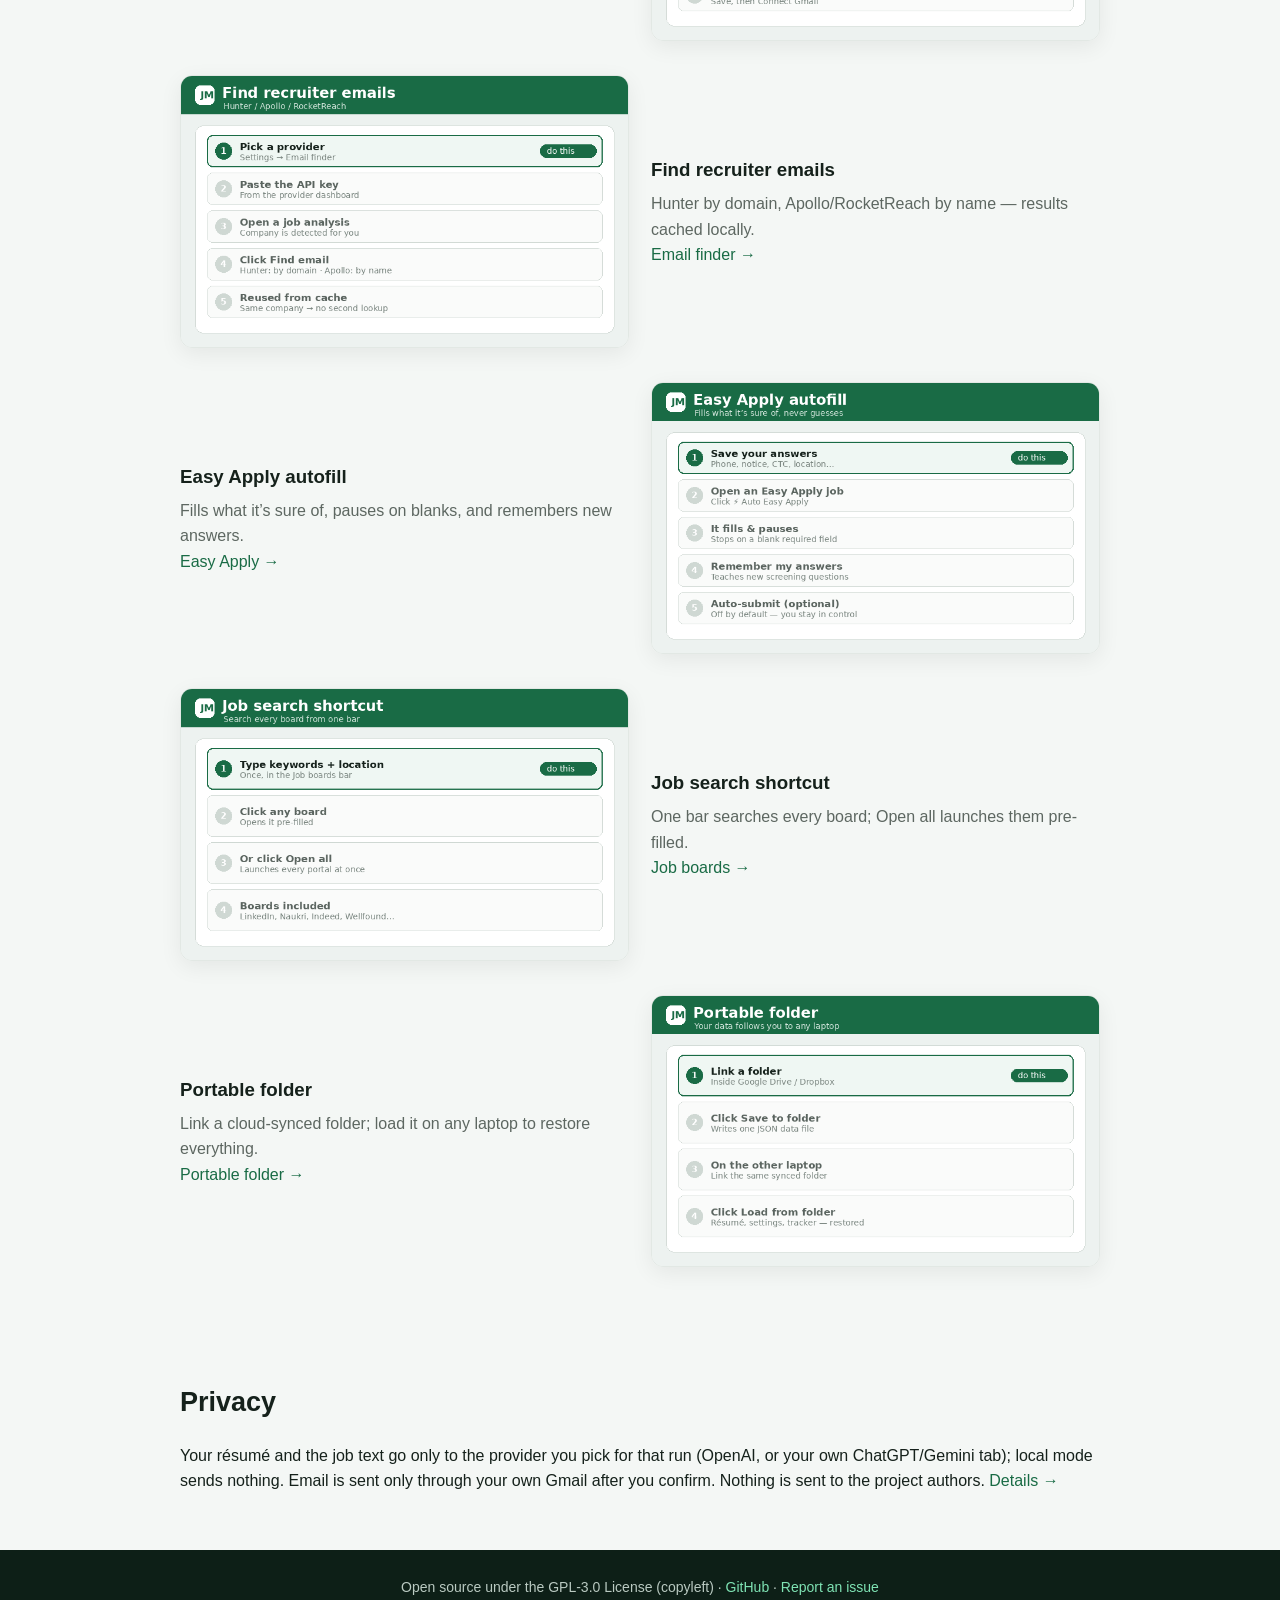
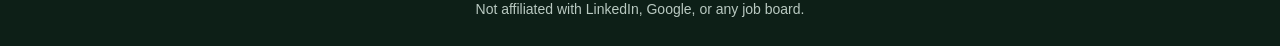
==== commit 9774d684: "docs: point all links to ramcala GitHub account and Pages site" ====
--- a/index.html
+++ b/index.html
@@ -54,7 +54,7 @@
     <a href="#features">Features</a>
     <a href="#install">Install</a>
     <a href="#guides">Guides</a>
-    <a href="https://github.com/mrinal832/job-match-assistant">GitHub</a>
+    <a href="https://github.com/ramcala/job-match-assistant">GitHub</a>
   </nav>
 </div></header>
 
@@ -65,7 +65,7 @@
     <div class="btns">
       <a class="btn primary" href="job-match-assistant.zip" download>Download ZIP</a>
       <a class="btn ghost" href="#install">How to install</a>
-      <a class="btn ghost" href="https://github.com/mrinal832/job-match-assistant">View on GitHub</a>
+      <a class="btn ghost" href="https://github.com/ramcala/job-match-assistant">View on GitHub</a>
     </div>
     <img class="shot" src="assets/overview.gif" alt="Overview of Job Match Assistant">
   </div>
@@ -96,7 +96,7 @@
     </ol>
     <p><a class="btn primary" href="job-match-assistant.zip" download>Download the ready-to-load ZIP</a> &nbsp; then unzip and Load unpacked.</p>
     <p>Or clone it:</p>
-    <div class="block">git clone https://github.com/mrinal832/job-match-assistant.git</div>
+    <div class="block">git clone https://github.com/ramcala/job-match-assistant.git</div>
   </section>
 
   <section id="guides">
@@ -117,15 +117,15 @@
 
   <section>
     <h2>Privacy</h2>
-    <p>Your r&eacute;sum&eacute; and the job text go only to the provider you pick for that run (OpenAI, or your own ChatGPT/Gemini tab); local mode sends nothing. Email is sent only through your own Gmail after you confirm. Nothing is sent to the project authors. <a href="https://github.com/mrinal832/job-match-assistant#privacy">Details &rarr;</a></p>
+    <p>Your r&eacute;sum&eacute; and the job text go only to the provider you pick for that run (OpenAI, or your own ChatGPT/Gemini tab); local mode sends nothing. Email is sent only through your own Gmail after you confirm. Nothing is sent to the project authors. <a href="https://github.com/ramcala/job-match-assistant#privacy">Details &rarr;</a></p>
   </section>
 </div>
 
 <footer>
   <div class="wrap">
     Open source under the GPL‑3.0 License (copyleft) &middot;
-    <a href="https://github.com/mrinal832/job-match-assistant">GitHub</a> &middot;
-    <a href="https://github.com/mrinal832/job-match-assistant/issues">Report an issue</a>
+    <a href="https://github.com/ramcala/job-match-assistant">GitHub</a> &middot;
+    <a href="https://github.com/ramcala/job-match-assistant/issues">Report an issue</a>
     <br>Not affiliated with LinkedIn, Google, or any job board.
   </div>
 </footer>
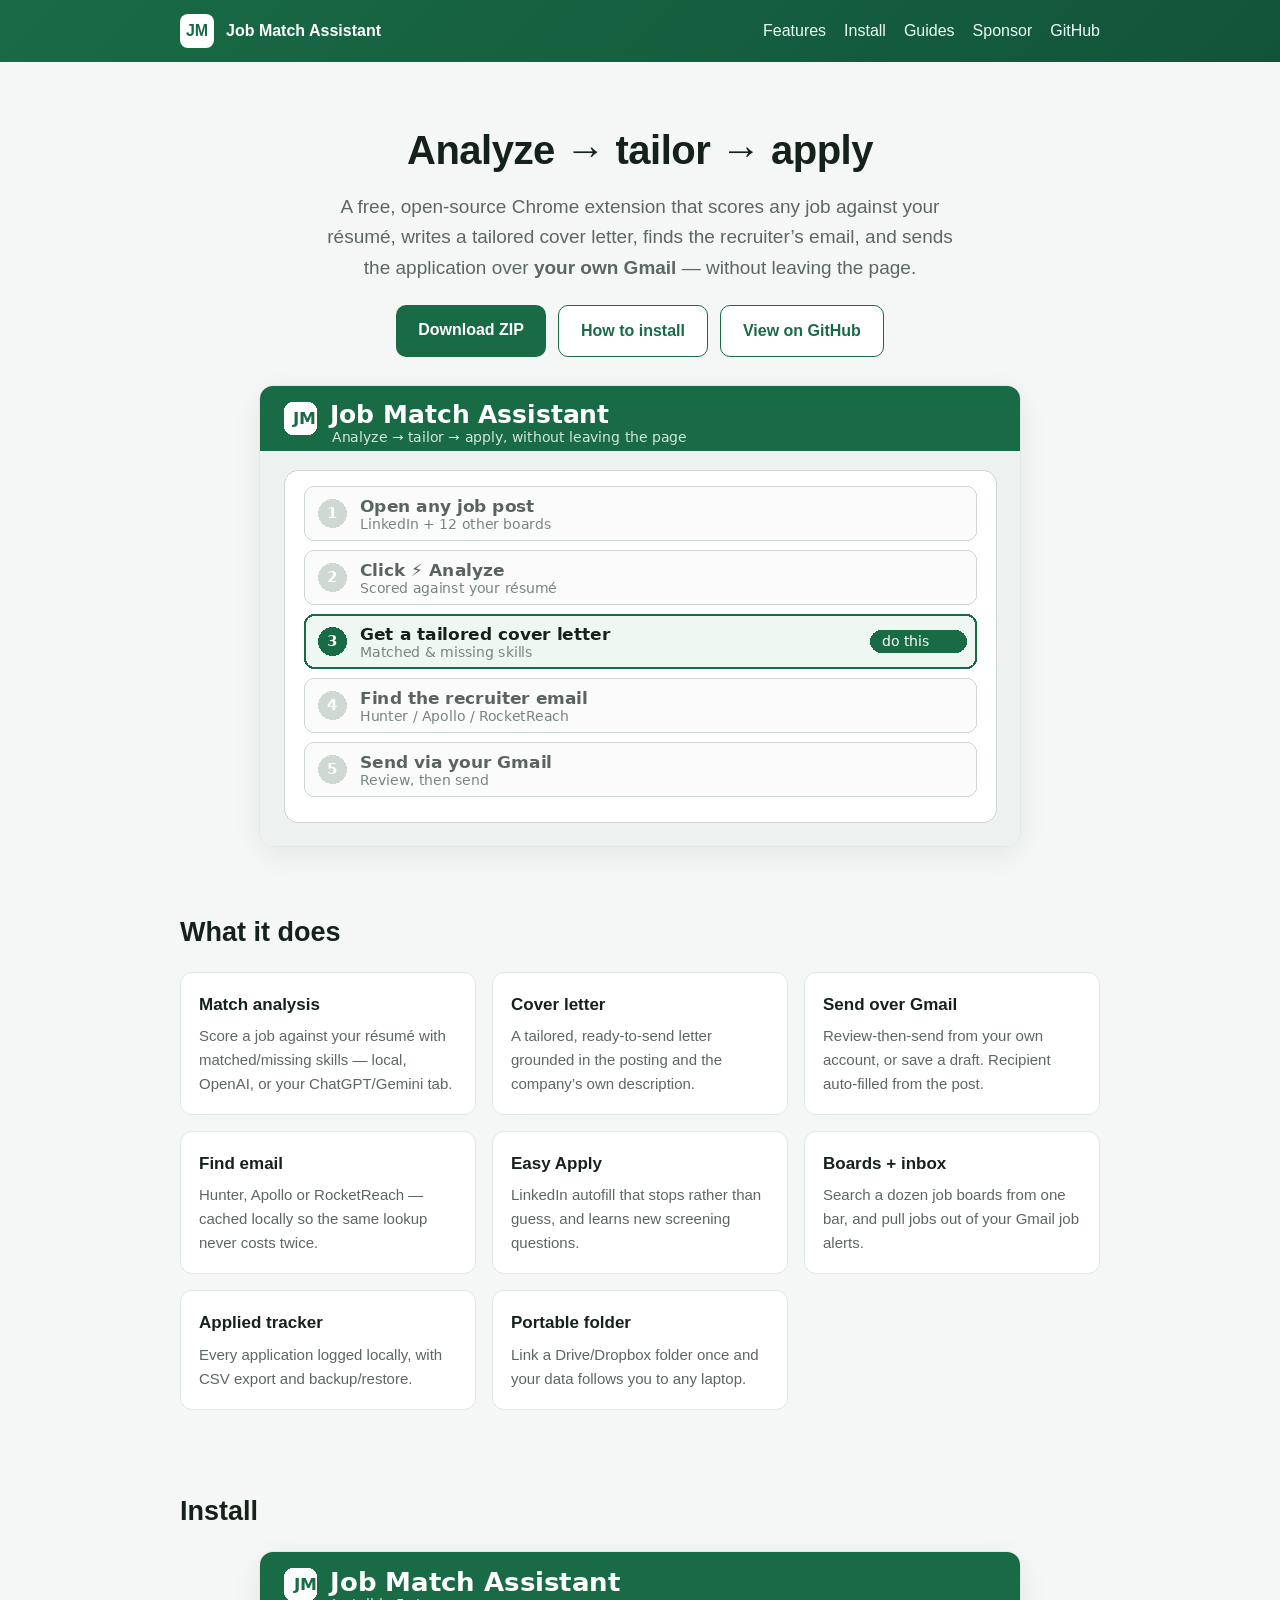
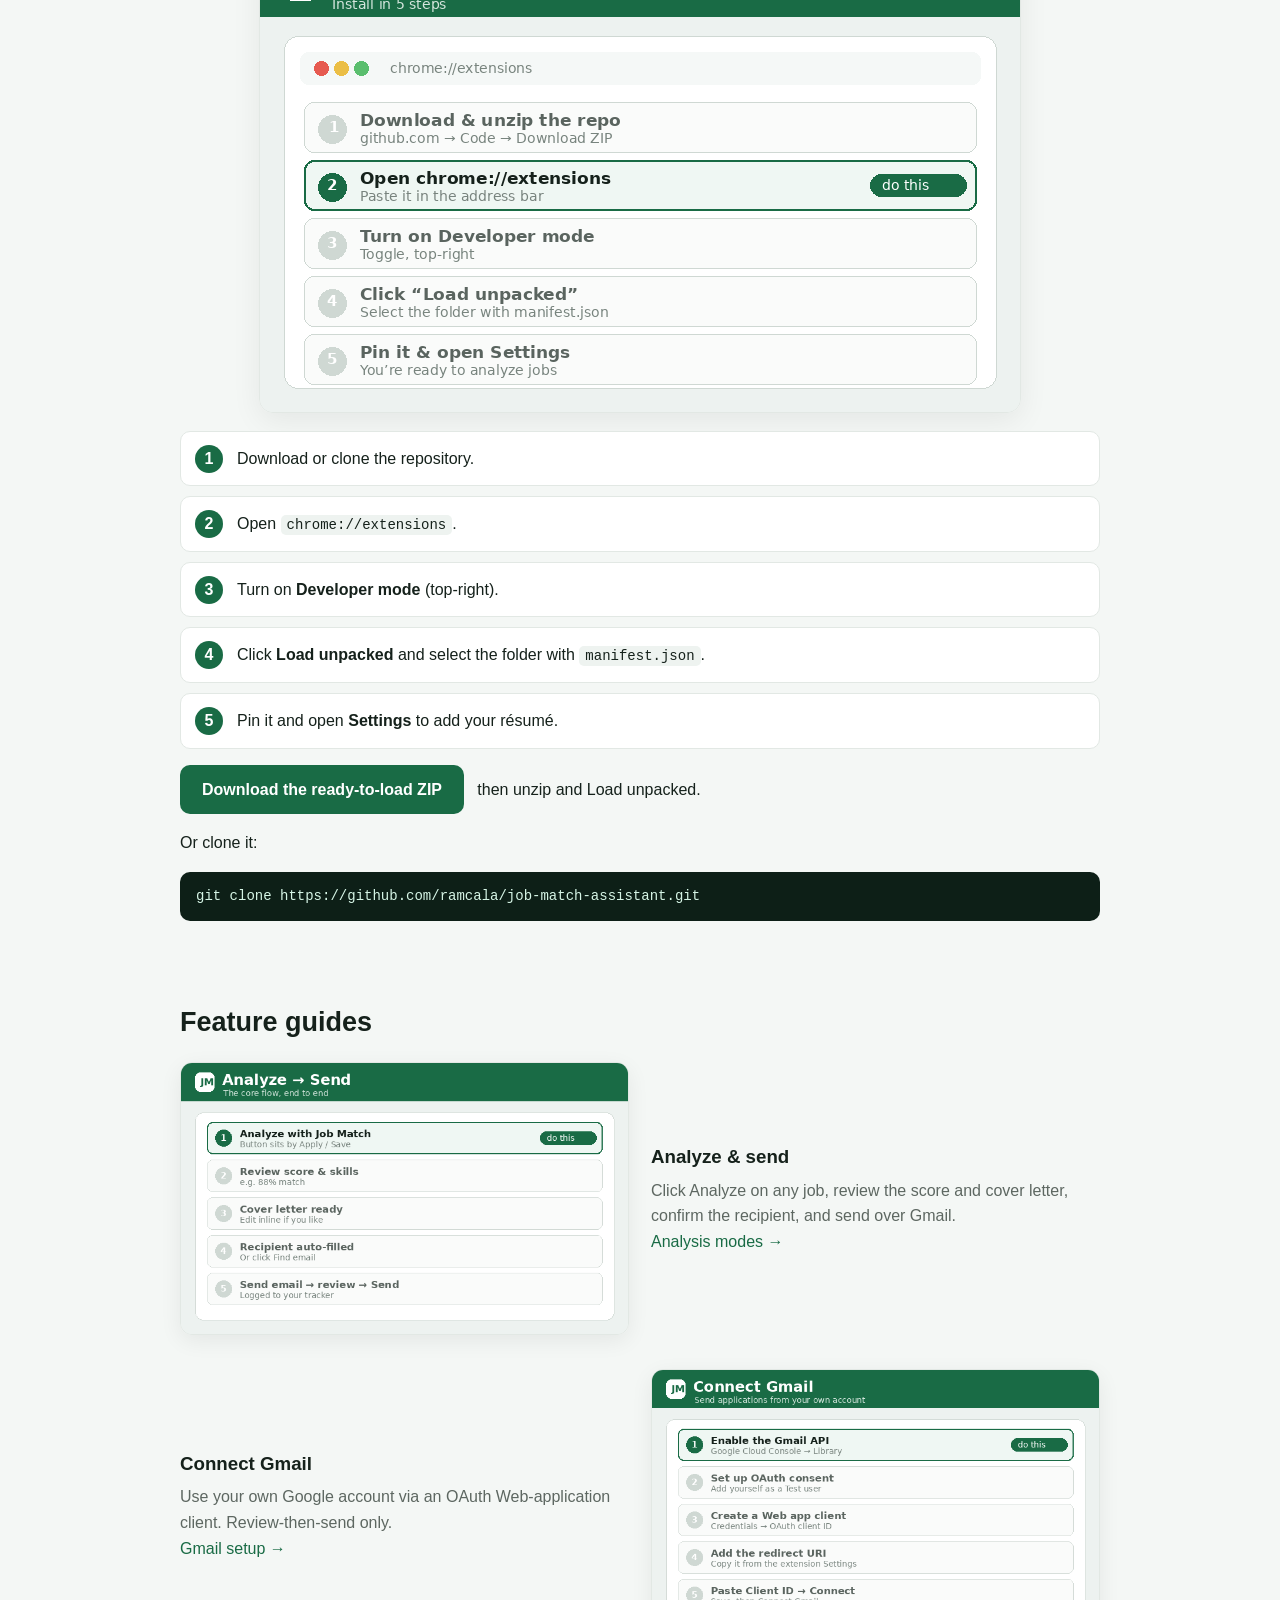
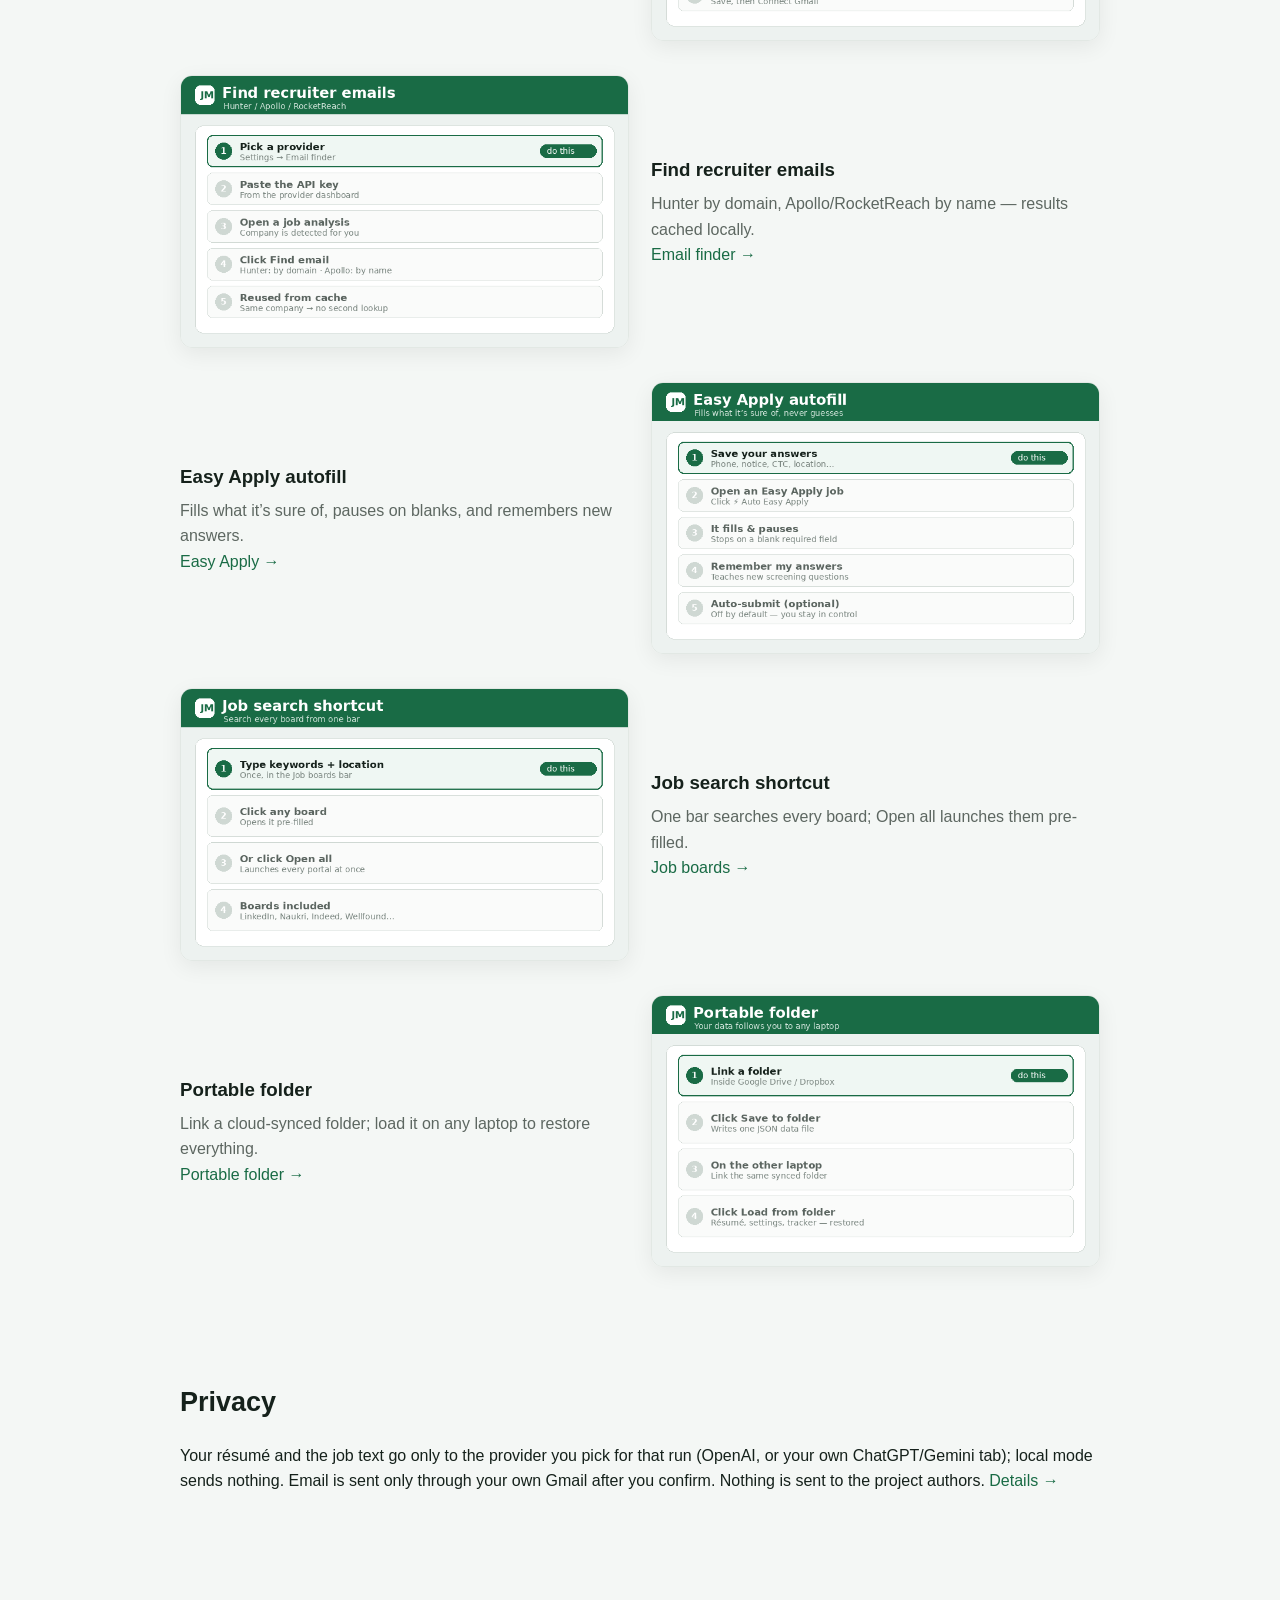
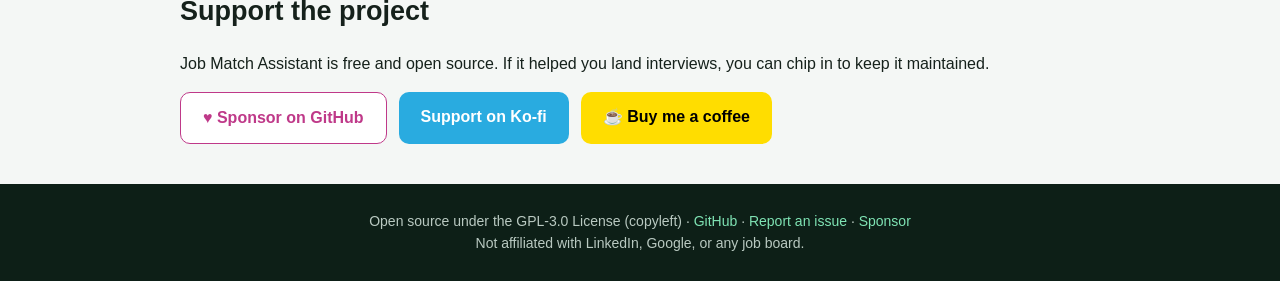
==== commit 21009d5a: "Add support for sponsor links in UI and documentation" ====
--- a/index.html
+++ b/index.html
@@ -42,6 +42,10 @@
   .guide img{width:100%;border:1px solid var(--line);border-radius:12px;box-shadow:0 6px 22px #0001}
   .guide h3{margin:0 0 6px}
   .guide p{color:var(--grey);margin:0}
+  .btn.sponsor{background:#fff;color:#bf3989;border:1.5px solid #bf3989}
+  .btn.kofi{background:#29abe0;color:#fff}
+  .btn.bmc{background:#ffdd00;color:#000}
+  #support .btns{justify-content:flex-start;margin-bottom:0}
   footer{background:#0d1f17;color:#b9c9c1;padding:26px 0;text-align:center;font-size:14px}
   footer a{color:#7fe3b4}
   @media(max-width:640px){.hero h1{font-size:30px}.guide{grid-template-columns:1fr}.guide:nth-child(even) .gtext{order:0}}
@@ -54,6 +58,7 @@
     <a href="#features">Features</a>
     <a href="#install">Install</a>
     <a href="#guides">Guides</a>
+    <a href="#support">Sponsor</a>
     <a href="https://github.com/ramcala/job-match-assistant">GitHub</a>
   </nav>
 </div></header>
@@ -119,13 +124,24 @@
     <h2>Privacy</h2>
     <p>Your r&eacute;sum&eacute; and the job text go only to the provider you pick for that run (OpenAI, or your own ChatGPT/Gemini tab); local mode sends nothing. Email is sent only through your own Gmail after you confirm. Nothing is sent to the project authors. <a href="https://github.com/ramcala/job-match-assistant#privacy">Details &rarr;</a></p>
   </section>
+
+  <section id="support">
+    <h2>Support the project</h2>
+    <p>Job Match Assistant is free and open source. If it helped you land interviews, you can chip in to keep it maintained.</p>
+    <div class="btns">
+      <a class="btn sponsor" href="https://github.com/sponsors/ramcala">&#9829; Sponsor on GitHub</a>
+      <a class="btn kofi" href="https://ko-fi.com/ramcala">Support on Ko-fi</a>
+      <a class="btn bmc" href="https://www.buymeacoffee.com/ramcala">&#9749; Buy me a coffee</a>
+    </div>
+  </section>
 </div>
 
 <footer>
   <div class="wrap">
     Open source under the GPL‑3.0 License (copyleft) &middot;
     <a href="https://github.com/ramcala/job-match-assistant">GitHub</a> &middot;
-    <a href="https://github.com/ramcala/job-match-assistant/issues">Report an issue</a>
+    <a href="https://github.com/ramcala/job-match-assistant/issues">Report an issue</a> &middot;
+    <a href="https://github.com/sponsors/ramcala">Sponsor</a>
     <br>Not affiliated with LinkedIn, Google, or any job board.
   </div>
 </footer>
